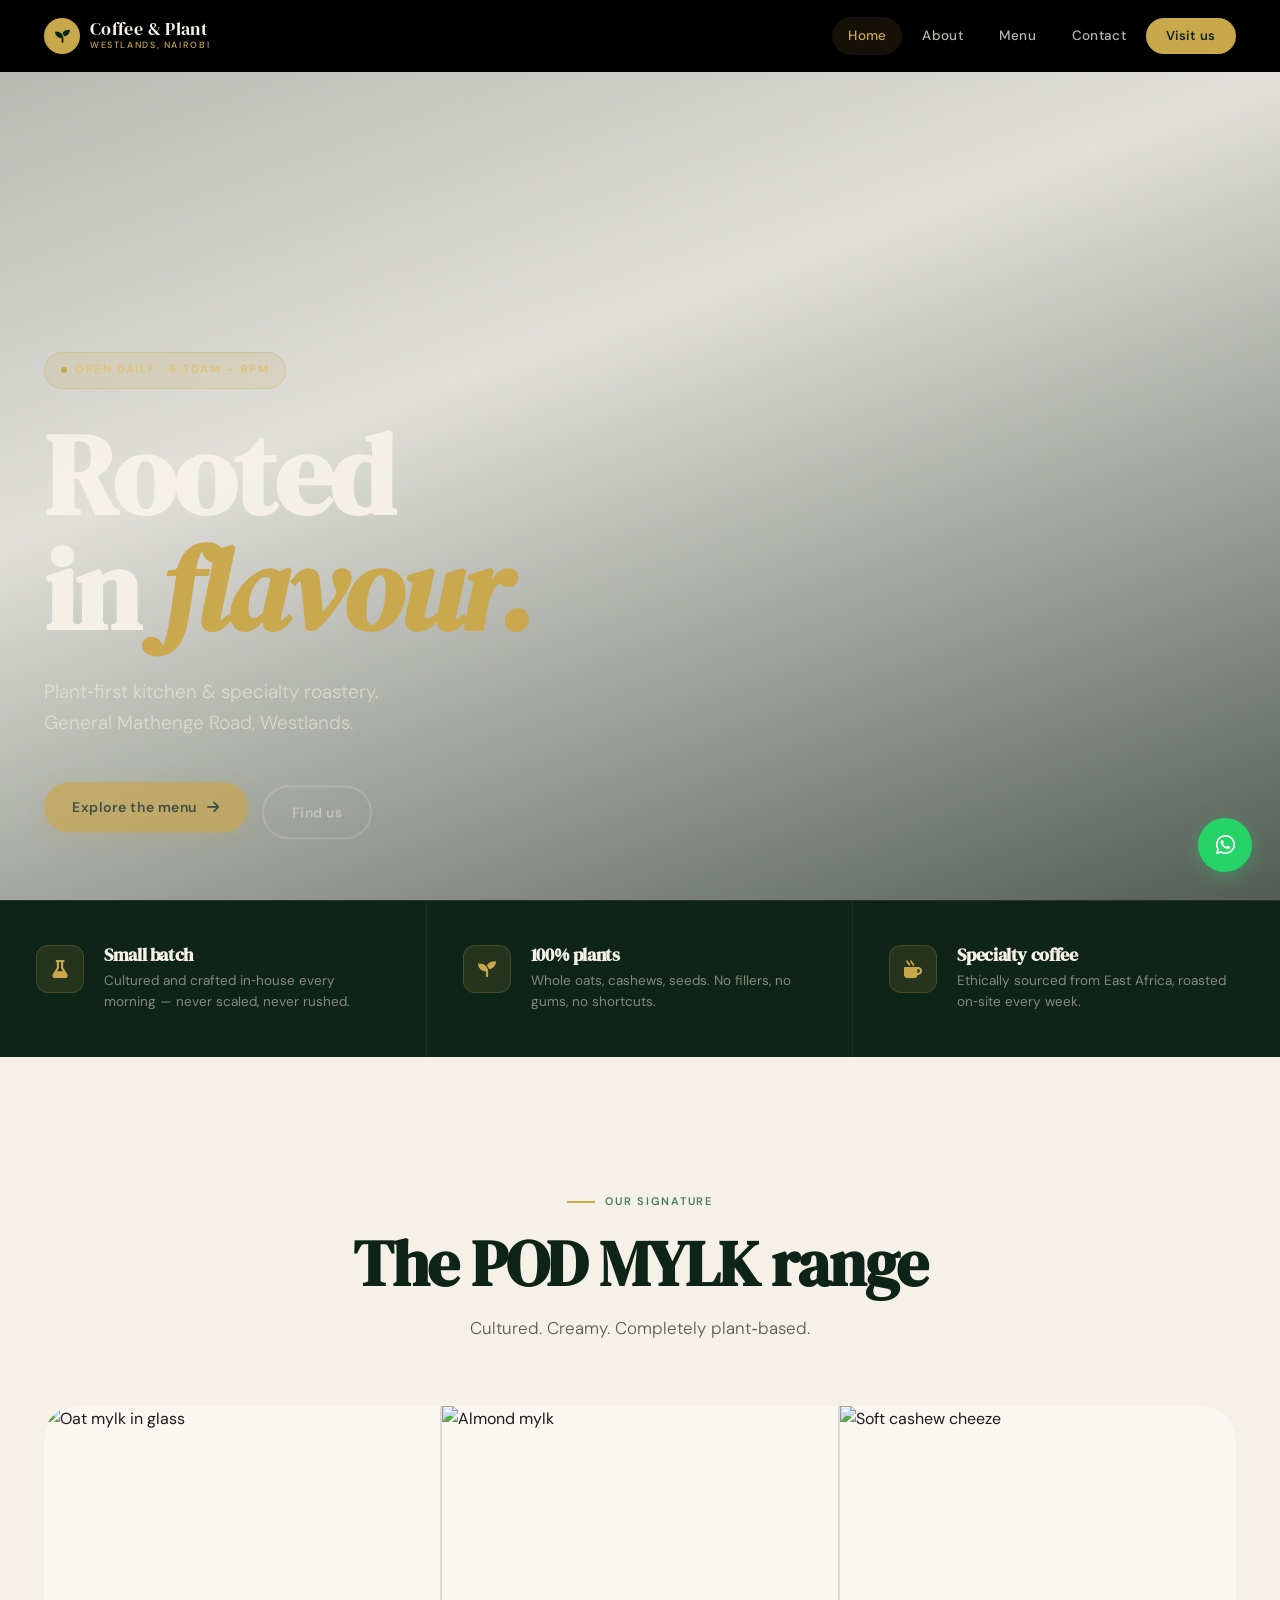
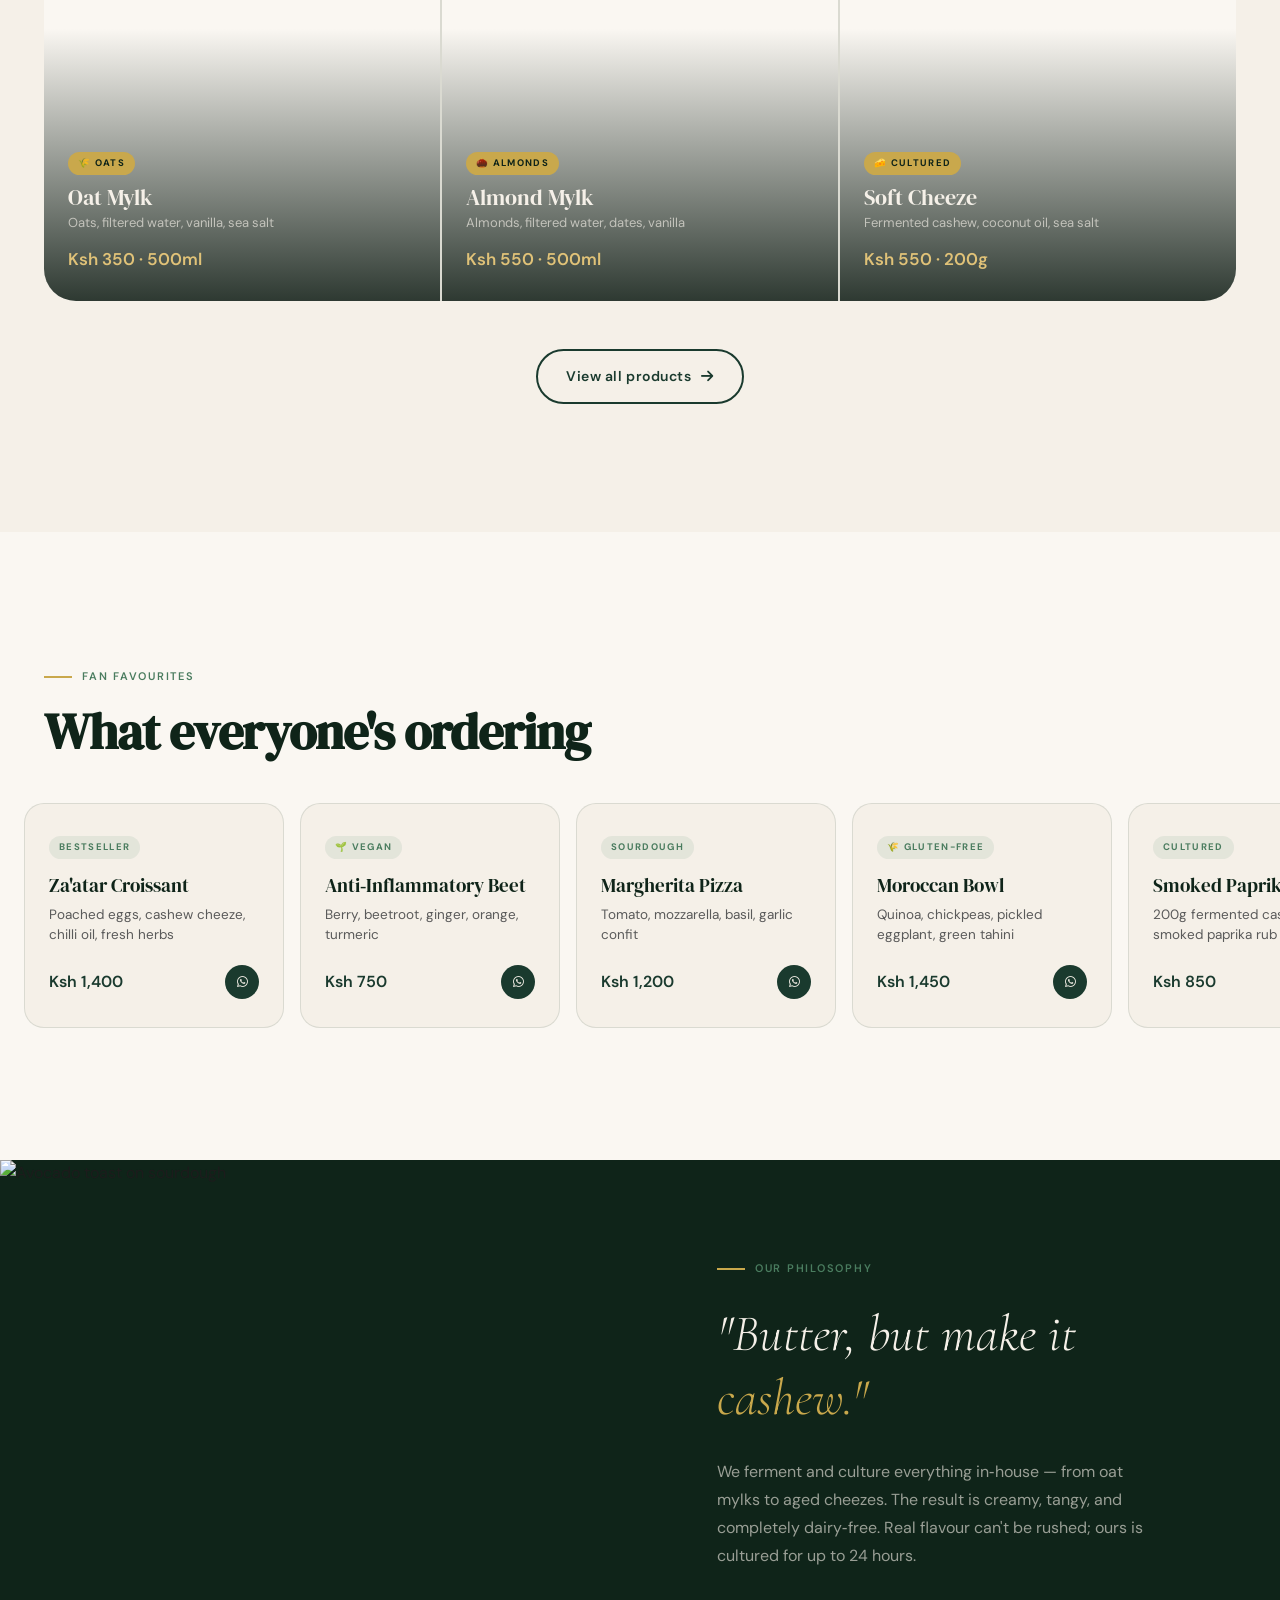
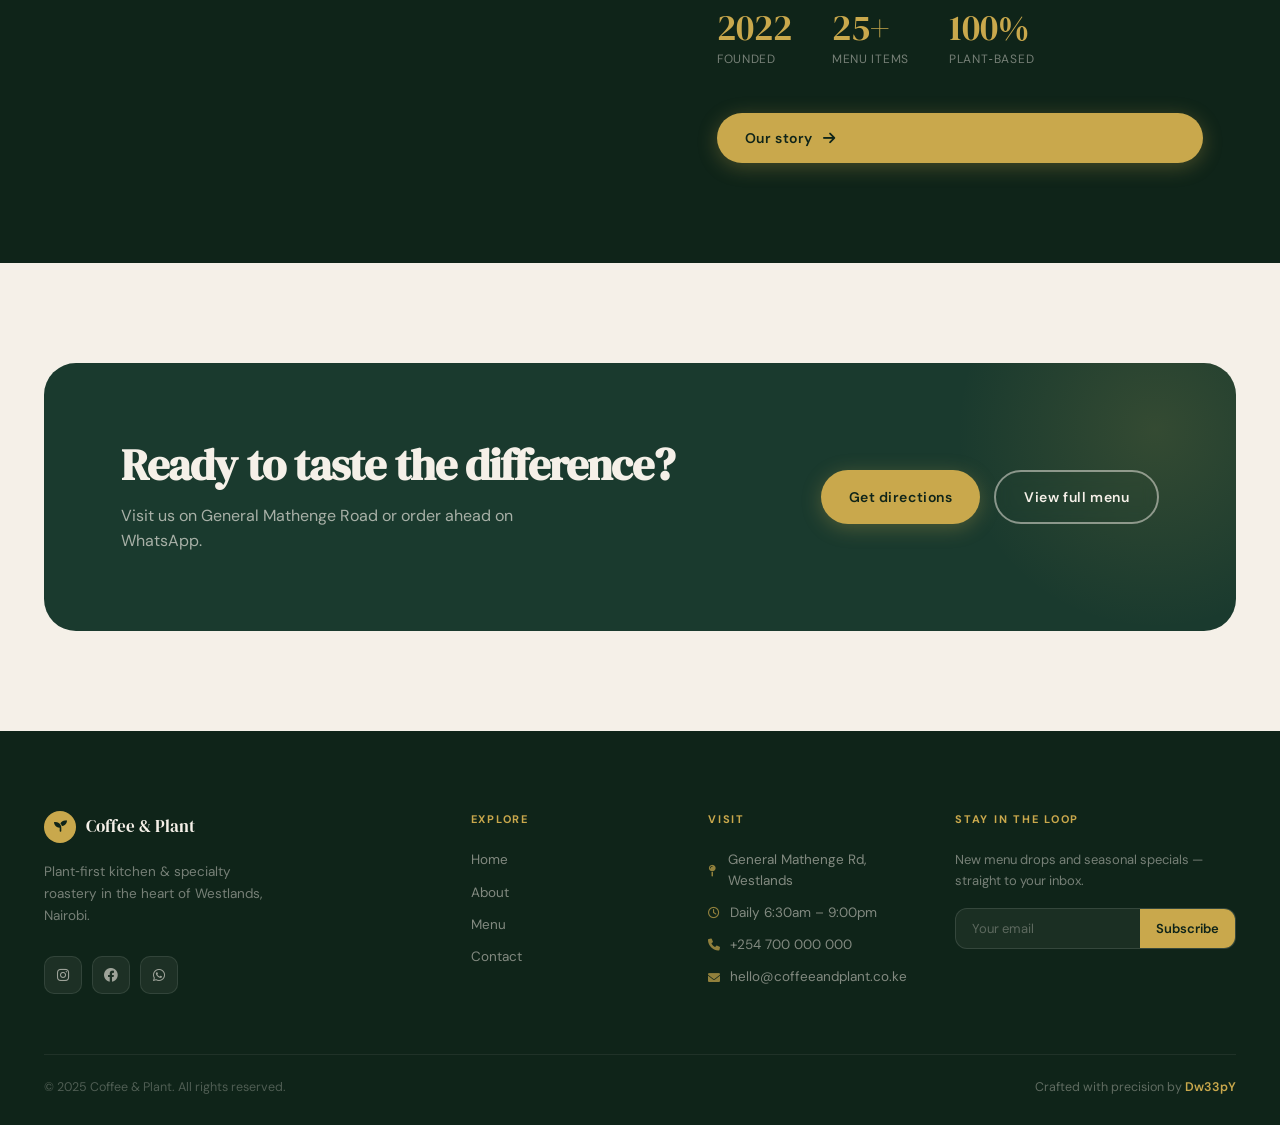
==== index.html @ b99a50ee "first commit" ====
<!-- index.html — Coffee & Plant · Nairobi -->
<!DOCTYPE html>
<html lang="en">
<head>
  <meta charset="UTF-8">
  <meta name="viewport" content="width=device-width, initial-scale=1.0, maximum-scale=1.0, user-scalable=yes, viewport-fit=cover">
  <title>Coffee & Plant · Plant‑first kitchen & roastery · Nairobi</title>
  <meta name="description" content="Award-winning plant-based café in Westlands, Nairobi. Handcrafted mylks, cultured cheezes, sourdough, specialty coffee — rooted in flavour.">
  <meta property="og:title" content="Coffee & Plant · Plant‑first Kitchen">
  <meta property="og:description" content="Bold, plant‑forward dishes. Zero compromise.">
  <meta property="og:image" content="https://images.pexels.com/photos/4054850/pexels-photo-4054850.jpeg">
  <meta name="theme-color" content="#0f2419">
  <link rel="stylesheet" href="css/styles.css">
  <link rel="stylesheet" href="https://cdnjs.cloudflare.com/ajax/libs/font-awesome/6.0.0-beta3/css/all.min.css">
  <script src="https://cdnjs.cloudflare.com/ajax/libs/gsap/3.12.2/gsap.min.js"></script>
  <script src="https://cdnjs.cloudflare.com/ajax/libs/gsap/3.12.2/ScrollTrigger.min.js"></script>
</head>
<body>

  <!-- PRELOADER -->
  <div id="preloader">
    <div class="preloader-inner">
      <div class="preloader-ring"></div>
      <div class="preloader-wordmark">Coffee & Plant</div>
      <div class="preloader-sub">Westlands · Nairobi</div>
    </div>
  </div>

  <!-- NAVBAR -->
  <header class="navbar" id="navbar">
    <div class="nav-container">
      <a href="index.html" class="logo">
        <div class="logo-mark"><i class="fas fa-seedling"></i></div>
        <div>
          <div class="logo-name">Coffee & Plant</div>
          <div class="logo-sub">Westlands, Nairobi</div>
        </div>
      </a>
      <nav class="desktop-nav">
        <a href="index.html" class="nav-link active">Home</a>
        <a href="about.html" class="nav-link">About</a>
        <a href="services.html" class="nav-link">Menu</a>
        <a href="contact.html" class="nav-link">Contact</a>
        <a href="contact.html" class="nav-cta">Visit us</a>
      </nav>
      <button class="mobile-menu-toggle" id="menuToggle" aria-label="Open menu">
        <span></span><span></span><span></span>
      </button>
    </div>
  </header>

  <!-- MOBILE MENU -->
  <div class="mobile-menu" id="mobileMenu">
    <div class="mobile-menu-backdrop"></div>
    <div class="mobile-menu-panel">
      <div class="mobile-menu-header">
        <div class="mobile-logo">Coffee <span>&</span> Plant</div>
        <button class="mobile-close" id="mobileClose"><i class="fas fa-times"></i></button>
      </div>
      <div class="mobile-menu-links">
        <a href="index.html" class="mobile-link">Home <i class="fas fa-arrow-right"></i></a>
        <a href="about.html" class="mobile-link">About <i class="fas fa-arrow-right"></i></a>
        <a href="services.html" class="mobile-link">Menu <i class="fas fa-arrow-right"></i></a>
        <a href="contact.html" class="mobile-link">Contact <i class="fas fa-arrow-right"></i></a>
      </div>
      <div class="mobile-menu-footer">
        <div class="mobile-footer-info">
          <p><i class="fas fa-map-pin"></i> General Mathenge Road, Westlands</p>
          <p><i class="far fa-clock"></i> Daily 6:30am – 9:00pm</p>
          <p><i class="fab fa-whatsapp"></i> +254 700 000 000</p>
        </div>
        <div class="mobile-social">
          <a href="#"><i class="fab fa-instagram"></i></a>
          <a href="#"><i class="fab fa-facebook"></i></a>
          <a href="#"><i class="fab fa-whatsapp"></i></a>
        </div>
      </div>
    </div>
  </div>

  <main>
    <!-- HERO -->
    <section class="hero-home">
      <div class="hero-bg">
        <img src="https://images.pexels.com/photos/4054850/pexels-photo-4054850.jpeg?auto=compress&cs=tinysrgb&w=1920&h=1080&dpr=2" alt="Plant-based latte with foam art" id="heroImg" loading="eager">
        <div class="hero-overlay"></div>
        <div class="hero-grain"></div>
      </div>
      <div class="hero-content container">
        <div class="hero-eyebrow">
          <span class="dot"></span>
          Open daily · 6:30am – 9pm
        </div>
        <h1 class="hero-title">
          Rooted<br>in <em class="gold-word">flavour.</em>
        </h1>
        <p class="hero-desc">Plant‑first kitchen & specialty roastery.<br>General Mathenge Road, Westlands.</p>
        <div class="hero-actions">
          <a href="services.html" class="btn btn-secondary">
            <span>Explore the menu</span>
            <i class="fas fa-arrow-right"></i>
          </a>
          <a href="contact.html" class="btn btn-outline-light">Find us</a>
        </div>
      </div>
      <div class="hero-scroll">
        <div class="scroll-track"></div>
        <span class="scroll-label">Scroll</span>
      </div>
    </section>

    <!-- FEATURES STRIP -->
    <section class="features-strip">
      <div class="features-inner">
        <div class="feature-item" data-anim>
          <div class="feature-icon-wrap"><i class="fas fa-flask"></i></div>
          <div class="feature-text">
            <h3>Small batch</h3>
            <p>Cultured and crafted in‑house every morning — never scaled, never rushed.</p>
          </div>
        </div>
        <div class="feature-item" data-anim>
          <div class="feature-icon-wrap"><i class="fas fa-seedling"></i></div>
          <div class="feature-text">
            <h3>100% plants</h3>
            <p>Whole oats, cashews, seeds. No fillers, no gums, no shortcuts.</p>
          </div>
        </div>
        <div class="feature-item" data-anim>
          <div class="feature-icon-wrap"><i class="fas fa-mug-hot"></i></div>
          <div class="feature-text">
            <h3>Specialty coffee</h3>
            <p>Ethically sourced from East Africa, roasted on‑site every week.</p>
          </div>
        </div>
      </div>
    </section>

    <!-- SIGNATURE / PODS SHOWCASE -->
    <section class="showcase-section section-pad">
      <div class="container">
        <div class="showcase-header">
          <span class="section-label">Our signature</span>
          <h2>The POD MYLK range</h2>
          <p>Cultured. Creamy. Completely plant‑based.</p>
        </div>
        <div class="pods-grid" id="podsGrid">
          <div class="pod-card" data-anim>
            <div class="pod-img">
              <img src="https://images.pexels.com/photos/3727257/pexels-photo-3727257.jpeg?auto=compress&cs=tinysrgb&w=600&h=750&dpr=2" alt="Oat mylk in glass" loading="lazy">
              <div class="pod-img-overlay"></div>
            </div>
            <div class="pod-content">
              <span class="pod-tag">🌾 Oats</span>
              <div class="pod-name">Oat Mylk</div>
              <div class="pod-desc">Oats, filtered water, vanilla, sea salt</div>
              <div class="pod-price">Ksh 350 · 500ml</div>
            </div>
          </div>
          <div class="pod-card" data-anim>
            <div class="pod-img">
              <img src="https://images.pexels.com/photos/5946720/pexels-photo-5946720.jpeg?auto=compress&cs=tinysrgb&w=600&h=750&dpr=2" alt="Almond mylk" loading="lazy">
              <div class="pod-img-overlay"></div>
            </div>
            <div class="pod-content">
              <span class="pod-tag">🌰 Almonds</span>
              <div class="pod-name">Almond Mylk</div>
              <div class="pod-desc">Almonds, filtered water, dates, vanilla</div>
              <div class="pod-price">Ksh 550 · 500ml</div>
            </div>
          </div>
          <div class="pod-card" data-anim>
            <div class="pod-img">
              <img src="https://images.pexels.com/photos/4109787/pexels-photo-4109787.jpeg?auto=compress&cs=tinysrgb&w=600&h=750&dpr=2" alt="Soft cashew cheeze" loading="lazy">
              <div class="pod-img-overlay"></div>
            </div>
            <div class="pod-content">
              <span class="pod-tag">🧀 Cultured</span>
              <div class="pod-name">Soft Cheeze</div>
              <div class="pod-desc">Fermented cashew, coconut oil, sea salt</div>
              <div class="pod-price">Ksh 550 · 200g</div>
            </div>
          </div>
        </div>
        <div style="text-align:center; margin-top:48px;">
          <a href="services.html" class="btn btn-outline">View all products <i class="fas fa-arrow-right"></i></a>
        </div>
      </div>
    </section>

    <!-- FAN FAVOURITES HORIZONTAL -->
    <section class="fan-section section-pad">
      <div class="section-header container">
        <span class="section-label">Fan favourites</span>
        <h2>What everyone's ordering</h2>
      </div>
      <div class="fan-scroll-wrap" id="fanScroll">
        <div class="fan-track" id="fanTrack">
          <div class="fan-card">
            <div class="fan-card-badge">Bestseller</div>
            <div class="fan-card-name">Za'atar Croissant</div>
            <div class="fan-card-desc">Poached eggs, cashew cheeze, chilli oil, fresh herbs</div>
            <div class="fan-card-footer">
              <span class="fan-card-price">Ksh 1,400</span>
              <a href="contact.html" class="fan-order-btn" title="Order"><i class="fab fa-whatsapp"></i></a>
            </div>
          </div>
          <div class="fan-card">
            <div class="fan-card-badge">🌱 Vegan</div>
            <div class="fan-card-name">Anti‑Inflammatory Beet</div>
            <div class="fan-card-desc">Berry, beetroot, ginger, orange, turmeric</div>
            <div class="fan-card-footer">
              <span class="fan-card-price">Ksh 750</span>
              <a href="contact.html" class="fan-order-btn"><i class="fab fa-whatsapp"></i></a>
            </div>
          </div>
          <div class="fan-card">
            <div class="fan-card-badge">Sourdough</div>
            <div class="fan-card-name">Margherita Pizza</div>
            <div class="fan-card-desc">Tomato, mozzarella, basil, garlic confit</div>
            <div class="fan-card-footer">
              <span class="fan-card-price">Ksh 1,200</span>
              <a href="contact.html" class="fan-order-btn"><i class="fab fa-whatsapp"></i></a>
            </div>
          </div>
          <div class="fan-card">
            <div class="fan-card-badge">🌾 Gluten-free</div>
            <div class="fan-card-name">Moroccan Bowl</div>
            <div class="fan-card-desc">Quinoa, chickpeas, pickled eggplant, green tahini</div>
            <div class="fan-card-footer">
              <span class="fan-card-price">Ksh 1,450</span>
              <a href="contact.html" class="fan-order-btn"><i class="fab fa-whatsapp"></i></a>
            </div>
          </div>
          <div class="fan-card">
            <div class="fan-card-badge">Cultured</div>
            <div class="fan-card-name">Smoked Paprika Cheeze</div>
            <div class="fan-card-desc">200g fermented cashew, smoked paprika rub</div>
            <div class="fan-card-footer">
              <span class="fan-card-price">Ksh 850</span>
              <a href="contact.html" class="fan-order-btn"><i class="fab fa-whatsapp"></i></a>
            </div>
          </div>
          <div class="fan-card">
            <div class="fan-card-badge">Breakfast</div>
            <div class="fan-card-name">Turkish Eggs</div>
            <div class="fan-card-desc">Pita, poached eggs, za'atar, herbed ricotta</div>
            <div class="fan-card-footer">
              <span class="fan-card-price">Ksh 1,400</span>
              <a href="contact.html" class="fan-order-btn"><i class="fab fa-whatsapp"></i></a>
            </div>
          </div>
        </div>
      </div>
    </section>

    <!-- STORY TEASER SPLIT -->
    <section class="story-teaser-section">
      <div class="story-split">
        <div class="story-image-col" data-anim>
          <img src="https://images.pexels.com/photos/4552985/pexels-photo-4552985.jpeg?auto=compress&cs=tinysrgb&w=900&h=900&dpr=2" alt="Avocado toast on sourdough" loading="lazy">
        </div>
        <div class="story-text-col">
          <span class="section-label">Our philosophy</span>
          <div class="story-quote" data-anim>
            "Butter, but make it <span>cashew."</span>
          </div>
          <p class="story-body" data-anim>
            We ferment and culture everything in‑house — from oat mylks to aged cheezes. The result is creamy, tangy, and completely dairy‑free. Real flavour can't be rushed; ours is cultured for up to 24 hours.
          </p>
          <div class="story-stats-row" data-anim>
            <div class="story-stat">
              <div class="story-stat-num">2022</div>
              <div class="story-stat-label">Founded</div>
            </div>
            <div class="story-stat">
              <div class="story-stat-num">25+</div>
              <div class="story-stat-label">Menu items</div>
            </div>
            <div class="story-stat">
              <div class="story-stat-num">100%</div>
              <div class="story-stat-label">Plant‑based</div>
            </div>
          </div>
          <a href="about.html" class="btn btn-secondary" data-anim>
            Our story <i class="fas fa-arrow-right"></i>
          </a>
        </div>
      </div>
    </section>

    <!-- CTA -->
    <section class="cta-section">
      <div class="container">
        <div class="cta-inner" data-anim>
          <div class="cta-text">
            <h3>Ready to taste the difference?</h3>
            <p>Visit us on General Mathenge Road or order ahead on WhatsApp.</p>
          </div>
          <div class="cta-actions">
            <a href="contact.html" class="btn btn-secondary">Get directions</a>
            <a href="services.html" class="btn btn-outline-light">View full menu</a>
          </div>
        </div>
      </div>
    </section>
  </main>

  <!-- FOOTER -->
  <footer class="footer">
    <div class="container">
      <div class="footer-top">
        <div class="footer-brand">
          <a href="index.html" class="footer-logo">
            <div class="footer-logo-mark"><i class="fas fa-seedling"></i></div>
            <span class="footer-logo-text">Coffee & Plant</span>
          </a>
          <p class="footer-tagline">Plant‑first kitchen & specialty roastery in the heart of Westlands, Nairobi.</p>
          <div class="footer-socials">
            <a href="#" aria-label="Instagram"><i class="fab fa-instagram"></i></a>
            <a href="#" aria-label="Facebook"><i class="fab fa-facebook"></i></a>
            <a href="#" aria-label="WhatsApp"><i class="fab fa-whatsapp"></i></a>
          </div>
        </div>
        <div class="footer-col">
          <h5>Explore</h5>
          <ul>
            <li><a href="index.html">Home</a></li>
            <li><a href="about.html">About</a></li>
            <li><a href="services.html">Menu</a></li>
            <li><a href="contact.html">Contact</a></li>
          </ul>
        </div>
        <div class="footer-col">
          <h5>Visit</h5>
          <ul>
            <li><i class="fas fa-map-pin"></i> General Mathenge Rd, Westlands</li>
            <li><i class="far fa-clock"></i> Daily 6:30am – 9:00pm</li>
            <li><i class="fas fa-phone"></i> +254 700 000 000</li>
            <li><i class="fas fa-envelope"></i> hello@coffeeandplant.co.ke</li>
          </ul>
        </div>
        <div class="footer-col">
          <h5>Stay in the loop</h5>
          <p style="font-size:13px; color:rgba(245,240,232,0.45); margin-bottom:16px; line-height:1.6;">New menu drops and seasonal specials — straight to your inbox.</p>
          <form class="newsletter-form" id="newsletterForm">
            <input type="email" placeholder="Your email" required aria-label="Email">
            <button type="submit">Subscribe</button>
          </form>
        </div>
      </div>
      <div class="footer-bottom">
        <p class="copyright">© 2025 Coffee & Plant. All rights reserved.</p>
        <p class="signature">Crafted with precision by <a href="https://dw33py.netlify.app" target="_blank" rel="noopener">Dw33pY</a></p>
      </div>
    </div>
  </footer>

  <!-- FLOATING BUTTONS -->
  <a href="#" class="wa-float" id="waFloat" aria-label="Chat on WhatsApp">
    <i class="fab fa-whatsapp"></i>
    <span class="wa-tooltip">Chat with us</span>
  </a>
  <button class="back-to-top" id="backToTop" aria-label="Back to top">
    <i class="fas fa-arrow-up"></i>
  </button>

  <script src="js/script.js"></script>
</body>
</html>
---- css/styles.css ----
/* ============================================================
   Coffee & Plant — Premium CSS
   Design system: Warm organic luxury | Awwwards-level
   ============================================================ */

/* ── Google Fonts ── */
@import url('https://fonts.googleapis.com/css2?family=DM+Serif+Display:ital@0;1&family=DM+Sans:opsz,wght@9..40,300;9..40,400;9..40,500;9..40,600&family=Cormorant+Garamond:ital,wght@0,300;0,500;1,300;1,400&display=swap');

/* ── CSS Variables ── */
:root {
  --forest: #1a3a2e;
  --forest-deep: #0f2419;
  --forest-mid: #234d3c;
  --sage: #4a7c5f;
  --sage-light: #6a9c7e;
  --cream: #f5f0e8;
  --cream-dark: #ede5d4;
  --cream-mid: #e8dcc8;
  --warm-white: #faf7f2;
  --gold: #c9a84c;
  --gold-light: #e0c278;
  --gold-pale: #f0dfa8;
  --charcoal: #1c1c1c;
  --mid-gray: #5a5a5a;
  --light-gray: #9a9a9a;
  --border: rgba(26,58,46,0.12);
  --border-light: rgba(201,168,76,0.2);

  --nav-h: 72px;
  --r-sm: 12px;
  --r-md: 20px;
  --r-lg: 32px;
  --r-full: 999px;

  --shadow-sm: 0 2px 12px rgba(26,58,46,0.08);
  --shadow-md: 0 8px 32px rgba(26,58,46,0.12);
  --shadow-lg: 0 20px 60px rgba(26,58,46,0.16);
  --shadow-xl: 0 40px 100px rgba(26,58,46,0.2);

  --ease-smooth: cubic-bezier(0.25, 0.46, 0.45, 0.94);
  --ease-out: cubic-bezier(0.16, 1, 0.3, 1);
  --ease-spring: cubic-bezier(0.34, 1.56, 0.64, 1);
}

/* ── Reset & Base ── */
*, *::before, *::after { box-sizing: border-box; margin: 0; padding: 0; }

html {
  font-size: 16px;
  scroll-behavior: smooth;
  overflow-x: hidden;
}

body {
  font-family: 'DM Sans', system-ui, sans-serif;
  font-weight: 400;
  background: var(--warm-white);
  color: var(--charcoal);
  line-height: 1.6;
  overflow-x: hidden;
  max-width: 100vw;
}

img, video { max-width: 100%; display: block; }
a { text-decoration: none; color: inherit; }
ul { list-style: none; }
button { cursor: pointer; border: none; background: none; font-family: inherit; }

/* ── Typography ── */
h1, h2, h3, h4 {
  font-family: 'DM Serif Display', Georgia, serif;
  line-height: 1.1;
  letter-spacing: -0.02em;
}

.serif-italic {
  font-family: 'Cormorant Garamond', Georgia, serif;
  font-style: italic;
  font-weight: 300;
}

/* ── Container ── */
.container {
  width: 100%;
  max-width: 1240px;
  margin: 0 auto;
  padding: 0 24px;
}

/* ── Section Labels ── */
.section-label {
  display: inline-flex;
  align-items: center;
  gap: 10px;
  font-size: 11px;
  font-weight: 600;
  letter-spacing: 0.16em;
  text-transform: uppercase;
  color: var(--sage);
  margin-bottom: 18px;
}
.section-label::before {
  content: '';
  display: block;
  width: 28px;
  height: 1.5px;
  background: var(--gold);
  flex-shrink: 0;
}

/* ── Buttons ── */
.btn {
  display: inline-flex;
  align-items: center;
  gap: 10px;
  padding: 14px 28px;
  font-family: 'DM Sans', sans-serif;
  font-size: 14px;
  font-weight: 600;
  letter-spacing: 0.04em;
  border-radius: var(--r-full);
  transition: all 0.35s var(--ease-smooth);
  white-space: nowrap;
}
.btn i { transition: transform 0.3s var(--ease-spring); }
.btn:hover i { transform: translateX(4px); }

.btn-primary {
  background: var(--forest);
  color: var(--cream);
  box-shadow: 0 4px 20px rgba(26,58,46,0.25);
}
.btn-primary:hover {
  background: var(--forest-mid);
  transform: translateY(-2px);
  box-shadow: 0 8px 28px rgba(26,58,46,0.35);
}

.btn-secondary {
  background: var(--gold);
  color: var(--forest-deep);
  box-shadow: 0 4px 20px rgba(201,168,76,0.3);
}
.btn-secondary:hover {
  background: var(--gold-light);
  transform: translateY(-2px);
  box-shadow: 0 8px 28px rgba(201,168,76,0.4);
}

.btn-outline {
  background: transparent;
  color: var(--forest);
  border: 2px solid var(--forest);
}
.btn-outline:hover {
  background: var(--forest);
  color: var(--cream);
  transform: translateY(-2px);
}

.btn-outline-light {
  background: transparent;
  color: var(--cream);
  border: 2px solid rgba(245,240,232,0.5);
  backdrop-filter: blur(8px);
}
.btn-outline-light:hover {
  background: rgba(245,240,232,0.15);
  border-color: var(--cream);
  transform: translateY(-2px);
}

.btn-outline-dark {
  background: transparent;
  color: var(--forest);
  border: 2px solid var(--border);
}
.btn-outline-dark:hover {
  background: var(--forest);
  color: var(--cream);
  border-color: var(--forest);
}

.btn-block { width: 100%; justify-content: center; }

/* ── Preloader ── */
#preloader {
  position: fixed;
  inset: 0;
  z-index: 9999;
  background: var(--forest-deep);
  display: flex;
  align-items: center;
  justify-content: center;
  flex-direction: column;
  gap: 20px;
}

.preloader-inner {
  display: flex;
  flex-direction: column;
  align-items: center;
  gap: 24px;
}

.preloader-ring {
  width: 56px;
  height: 56px;
  border-radius: 50%;
  border: 2px solid rgba(201,168,76,0.2);
  border-top-color: var(--gold);
  animation: spin 1.2s linear infinite;
}
@keyframes spin { to { transform: rotate(360deg); } }

.preloader-wordmark {
  font-family: 'DM Serif Display', serif;
  font-size: 22px;
  color: var(--cream);
  letter-spacing: 0.1em;
  opacity: 0;
  animation: fadeIn 0.8s 0.3s forwards;
}
.preloader-sub {
  font-size: 11px;
  letter-spacing: 0.2em;
  text-transform: uppercase;
  color: var(--gold);
  opacity: 0;
  animation: fadeIn 0.8s 0.6s forwards;
}

@keyframes fadeIn { to { opacity: 1; } }

/* ── Navbar ── */
.navbar {
  background-color: #000000;
  position: fixed;
  top: 0;
  left: 0;
  right: 0;
  z-index: 1000;
  height: var(--nav-h);
  transition: all 0.4s var(--ease-smooth);
}

.navbar.scrolled {
  background: rgba(15,36,25,0.96);
  backdrop-filter: blur(20px);
  -webkit-backdrop-filter: blur(20px);
  box-shadow: 0 1px 0 rgba(201,168,76,0.15), var(--shadow-md);
}

.nav-container {
  max-width: 1240px;
  margin: 0 auto;
  padding: 0 24px;
  height: 100%;
  display: flex;
  align-items: center;
  justify-content: space-between;
}

.logo {
  display: flex;
  align-items: center;
  gap: 10px;
  text-decoration: none;
}
.logo-mark {
  width: 36px;
  height: 36px;
  background: var(--gold);
  border-radius: 50%;
  display: flex;
  align-items: center;
  justify-content: center;
  color: var(--forest-deep);
  font-size: 15px;
  flex-shrink: 0;
}
.logo-name {
  font-family: 'DM Serif Display', serif;
  font-size: 18px;
  color: var(--cream);
  letter-spacing: 0.02em;
  line-height: 1;
}
.logo-sub {
  font-size: 9px;
  letter-spacing: 0.18em;
  text-transform: uppercase;
  color: var(--gold);
  font-weight: 500;
}

.desktop-nav {
  display: flex;
  align-items: center;
  gap: 4px;
}

.nav-link {
  font-size: 13.5px;
  font-weight: 500;
  color: rgba(245,240,232,0.75);
  padding: 8px 16px;
  border-radius: var(--r-full);
  transition: all 0.25s;
  letter-spacing: 0.02em;
  position: relative;
}
.nav-link:hover {
  color: var(--cream);
  background: rgba(245,240,232,0.08);
}
.nav-link.active {
  color: var(--gold);
  background: rgba(201,168,76,0.1);
}

.nav-cta {
  background: var(--gold);
  color: var(--forest-deep) !important;
  font-weight: 600;
  padding: 8px 20px;
  border-radius: var(--r-full);
  font-size: 13px;
  letter-spacing: 0.04em;
  transition: all 0.25s;
}
.nav-cta:hover {
  background: var(--gold-light);
  transform: translateY(-1px);
  box-shadow: 0 4px 16px rgba(201,168,76,0.35);
}

/* ── Hamburger ── */
.mobile-menu-toggle {
  display: none;
  width: 40px;
  height: 40px;
  align-items: center;
  justify-content: center;
  flex-direction: column;
  gap: 5px;
  background: rgba(245,240,232,0.08);
  border-radius: 10px;
  border: 1px solid rgba(245,240,232,0.12);
}
.mobile-menu-toggle span {
  width: 20px;
  height: 1.5px;
  background: var(--cream);
  border-radius: 2px;
  transition: all 0.35s var(--ease-smooth);
  transform-origin: center;
}
.mobile-menu-toggle.active span:nth-child(1) { transform: translateY(6.5px) rotate(45deg); }
.mobile-menu-toggle.active span:nth-child(2) { opacity: 0; transform: scaleX(0); }
.mobile-menu-toggle.active span:nth-child(3) { transform: translateY(-6.5px) rotate(-45deg); }

/* ── Mobile Menu ── */
.mobile-menu {
  position: fixed;
  inset: 0;
  z-index: 999;
  pointer-events: none;
}
.mobile-menu.active { pointer-events: all; }

.mobile-menu-backdrop {
  position: absolute;
  inset: 0;
  background: rgba(10,20,15,0.7);
  backdrop-filter: blur(4px);
  opacity: 0;
  transition: opacity 0.4s var(--ease-smooth);
}
.mobile-menu.active .mobile-menu-backdrop { opacity: 1; }

.mobile-menu-panel {
  position: absolute;
  top: 0;
  right: 0;
  bottom: 0;
  width: min(360px, 88vw);
  background: var(--forest-deep);
  transform: translateX(100%);
  transition: transform 0.45s var(--ease-out);
  display: flex;
  flex-direction: column;
  overflow: hidden;
}
.mobile-menu.active .mobile-menu-panel { transform: translateX(0); }

/* top gold accent */
.mobile-menu-panel::before {
  content: '';
  display: block;
  height: 3px;
  background: linear-gradient(90deg, var(--gold), var(--sage-light));
}

.mobile-menu-header {
  display: flex;
  align-items: center;
  justify-content: space-between;
  padding: 20px 28px;
  border-bottom: 1px solid rgba(201,168,76,0.12);
}
.mobile-logo {
  font-family: 'DM Serif Display', serif;
  font-size: 20px;
  color: var(--cream);
}
.mobile-logo span {
  color: var(--gold);
  font-style: italic;
}
.mobile-close {
  width: 36px;
  height: 36px;
  display: flex;
  align-items: center;
  justify-content: center;
  background: rgba(245,240,232,0.06);
  border-radius: 8px;
  color: var(--cream);
  font-size: 14px;
  transition: background 0.2s;
}
.mobile-close:hover { background: rgba(245,240,232,0.12); }

.mobile-menu-links {
  flex: 1;
  padding: 20px 0;
  display: flex;
  flex-direction: column;
}
.mobile-link {
  display: flex;
  align-items: center;
  justify-content: space-between;
  padding: 16px 28px;
  font-size: 22px;
  font-family: 'DM Serif Display', serif;
  color: rgba(245,240,232,0.65);
  border-bottom: 1px solid rgba(245,240,232,0.04);
  transition: all 0.2s;
}
.mobile-link:hover {
  color: var(--gold);
  padding-left: 36px;
}
.mobile-link i { font-size: 14px; opacity: 0.4; }

.mobile-menu-footer {
  padding: 24px 28px 40px;
  border-top: 1px solid rgba(245,240,232,0.06);
}
.mobile-footer-info {
  display: flex;
  flex-direction: column;
  gap: 8px;
  margin-bottom: 20px;
}
.mobile-footer-info p {
  font-size: 13px;
  color: rgba(245,240,232,0.5);
  display: flex;
  align-items: center;
  gap: 8px;
}
.mobile-footer-info i { color: var(--gold); width: 14px; }
.mobile-social {
  display: flex;
  gap: 10px;
}
.mobile-social a {
  width: 38px;
  height: 38px;
  border-radius: 10px;
  background: rgba(245,240,232,0.06);
  border: 1px solid rgba(245,240,232,0.1);
  display: flex;
  align-items: center;
  justify-content: center;
  color: var(--cream);
  font-size: 14px;
  transition: all 0.2s;
}
.mobile-social a:hover {
  background: var(--gold);
  color: var(--forest-deep);
  border-color: var(--gold);
}

body.menu-open { overflow: hidden; }

/* ── Hero Home ── */
.hero-home {
  position: relative;
  height: 100svh;
  min-height: 620px;
  display: flex;
  align-items: flex-end;
  overflow: hidden;
}

.hero-bg {
  position: absolute;
  inset: 0;
}
.hero-bg img {
  width: 100%;
  height: 100%;
  object-fit: cover;
  transform-origin: center;
}
.hero-overlay {
  position: absolute;
  inset: 0;
  background: linear-gradient(
    160deg,
    rgba(10,24,16,0.3) 0%,
    rgba(10,24,16,0.1) 40%,
    rgba(10,24,16,0.7) 100%
  );
}
/* grain texture */
.hero-grain {
  position: absolute;
  inset: 0;
  opacity: 0.04;
  background-image: url("data:image/svg+xml,%3Csvg viewBox='0 0 256 256' xmlns='http://www.w3.org/2000/svg'%3E%3Cfilter id='noise'%3E%3CfeTurbulence type='fractalNoise' baseFrequency='0.9' numOctaves='4' stitchTiles='stitch'/%3E%3C/filter%3E%3Crect width='100%25' height='100%25' filter='url(%23noise)' opacity='1'/%3E%3C/svg%3E");
  background-size: 200px;
  pointer-events: none;
}

.hero-content {
  position: relative;
  z-index: 2;
  padding-bottom: clamp(60px, 8vh, 100px);
  width: 100%;
}

.hero-eyebrow {
  display: inline-flex;
  align-items: center;
  gap: 8px;
  background: rgba(201,168,76,0.15);
  border: 1px solid rgba(201,168,76,0.3);
  backdrop-filter: blur(8px);
  color: var(--gold-light);
  font-size: 11.5px;
  font-weight: 600;
  letter-spacing: 0.14em;
  text-transform: uppercase;
  padding: 8px 16px;
  border-radius: var(--r-full);
  margin-bottom: 28px;
}
.hero-eyebrow .dot {
  width: 6px;
  height: 6px;
  background: var(--gold);
  border-radius: 50%;
  animation: pulse 2s ease-in-out infinite;
}
@keyframes pulse {
  0%, 100% { opacity: 1; transform: scale(1); }
  50% { opacity: 0.5; transform: scale(0.8); }
}

.hero-title {
  font-size: clamp(52px, 9vw, 120px);
  color: var(--cream);
  line-height: 1.0;
  margin-bottom: 24px;
  max-width: 900px;
}
.hero-title .gold-word { color: var(--gold); font-style: italic; }

.hero-desc {
  font-size: clamp(16px, 2vw, 19px);
  color: rgba(245,240,232,0.7);
  max-width: 480px;
  line-height: 1.65;
  margin-bottom: 40px;
  font-weight: 300;
}

.hero-actions {
  display: flex;
  flex-wrap: wrap;
  gap: 14px;
  align-items: center;
}

.hero-scroll {
  position: absolute;
  bottom: 36px;
  right: 40px;
  display: flex;
  flex-direction: column;
  align-items: center;
  gap: 8px;
  z-index: 3;
}
.scroll-label {
  font-size: 10px;
  letter-spacing: 0.2em;
  text-transform: uppercase;
  color: rgba(245,240,232,0.45);
  writing-mode: vertical-rl;
}
.scroll-track {
  width: 1px;
  height: 60px;
  background: rgba(245,240,232,0.15);
  position: relative;
  overflow: hidden;
}
.scroll-track::after {
  content: '';
  position: absolute;
  top: -100%;
  left: 0;
  width: 100%;
  height: 100%;
  background: var(--gold);
  animation: scrollDown 2s ease-in-out infinite;
}
@keyframes scrollDown { to { top: 200%; } }

/* ── Features Strip ── */
.features-strip {
  background: var(--forest-deep);
  padding: 0;
  overflow: hidden;
}
.features-inner {
  display: grid;
  grid-template-columns: repeat(3, 1fr);
  border-top: 1px solid rgba(201,168,76,0.12);
}
.feature-item {
  padding: 44px 36px;
  border-right: 1px solid rgba(201,168,76,0.08);
  display: flex;
  align-items: flex-start;
  gap: 20px;
  transition: background 0.3s;
}
.feature-item:last-child { border-right: none; }
.feature-item:hover { background: rgba(201,168,76,0.04); }

.feature-icon-wrap {
  width: 48px;
  height: 48px;
  background: rgba(201,168,76,0.12);
  border: 1px solid rgba(201,168,76,0.2);
  border-radius: 12px;
  display: flex;
  align-items: center;
  justify-content: center;
  color: var(--gold);
  font-size: 18px;
  flex-shrink: 0;
  transition: all 0.3s;
}
.feature-item:hover .feature-icon-wrap {
  background: var(--gold);
  color: var(--forest-deep);
  transform: rotate(-5deg);
}

.feature-text h3 {
  font-family: 'DM Serif Display', serif;
  font-size: 18px;
  color: var(--cream);
  margin-bottom: 6px;
}
.feature-text p {
  font-size: 13.5px;
  color: rgba(245,240,232,0.5);
  line-height: 1.55;
}

/* ── Section common ── */
.section-pad { padding: clamp(80px, 10vw, 140px) 0; }

/* ── Signature / Showcase Section ── */
.showcase-section {
  background: var(--cream);
}

.showcase-header {
  text-align: center;
  margin-bottom: 64px;
}
.showcase-header h2 {
  font-size: clamp(36px, 5vw, 64px);
  color: var(--forest-deep);
  margin-bottom: 16px;
}
.showcase-header p {
  font-size: 17px;
  color: var(--mid-gray);
  font-weight: 300;
}

.pods-grid {
  display: grid;
  grid-template-columns: repeat(3, 1fr);
  gap: 2px;
  background: var(--border);
  border-radius: var(--r-lg);
  overflow: hidden;
}

.pod-card {
  background: var(--warm-white);
  position: relative;
  overflow: hidden;
  cursor: pointer;
  aspect-ratio: 4/5;
}
.pod-card:hover .pod-img img {
  transform: scale(1.06);
}
.pod-img {
  position: absolute;
  inset: 0;
  overflow: hidden;
}
.pod-img img {
  width: 100%;
  height: 100%;
  object-fit: cover;
  transition: transform 0.7s var(--ease-smooth);
}
.pod-img-overlay {
  position: absolute;
  inset: 0;
  background: linear-gradient(to top, rgba(10,24,16,0.85) 0%, transparent 55%);
}

.pod-content {
  position: absolute;
  bottom: 0;
  left: 0;
  right: 0;
  padding: 28px 24px;
  z-index: 2;
}
.pod-tag {
  display: inline-block;
  background: var(--gold);
  color: var(--forest-deep);
  font-size: 9.5px;
  font-weight: 700;
  letter-spacing: 0.14em;
  text-transform: uppercase;
  padding: 4px 10px;
  border-radius: var(--r-full);
  margin-bottom: 10px;
}
.pod-name {
  font-family: 'DM Serif Display', serif;
  font-size: 22px;
  color: var(--cream);
  margin-bottom: 4px;
  line-height: 1.1;
}
.pod-desc {
  font-size: 13px;
  color: rgba(245,240,232,0.65);
  margin-bottom: 12px;
}
.pod-price {
  font-size: 17px;
  font-weight: 600;
  color: var(--gold-light);
}

/* ── Horizontal Scroll / Fan Favs ── */
.fan-section {
  background: var(--warm-white);
  overflow: hidden;
}

.fan-section .section-header {
  padding: 0 24px;
  max-width: 1240px;
  margin: 0 auto 40px;
}
.fan-section h2 {
  font-size: clamp(32px, 4.5vw, 56px);
  color: var(--forest-deep);
}

.fan-scroll-wrap {
  overflow-x: auto;
  cursor: grab;
  -webkit-overflow-scrolling: touch;
  scrollbar-width: none;
}
.fan-scroll-wrap::-webkit-scrollbar { display: none; }
.fan-scroll-wrap.dragging { cursor: grabbing; }

.fan-track {
  display: flex;
  gap: 16px;
  padding: 4px 24px 4px;
  width: max-content;
}
/* pad for last item */
.fan-track::after {
  content: '';
  display: block;
  width: 8px;
  flex-shrink: 0;
}

.fan-card {
  width: 260px;
  background: var(--cream);
  border-radius: var(--r-md);
  padding: 28px 24px;
  border: 1px solid var(--border);
  flex-shrink: 0;
  transition: transform 0.3s var(--ease-spring), box-shadow 0.3s;
  position: relative;
  overflow: hidden;
}
.fan-card::before {
  content: '';
  position: absolute;
  top: 0;
  left: 0;
  right: 0;
  height: 3px;
  background: linear-gradient(90deg, var(--gold), transparent);
  opacity: 0;
  transition: opacity 0.3s;
}
.fan-card:hover { transform: translateY(-6px); box-shadow: var(--shadow-lg); }
.fan-card:hover::before { opacity: 1; }

.fan-card-badge {
  display: inline-block;
  font-size: 9.5px;
  font-weight: 700;
  letter-spacing: 0.14em;
  text-transform: uppercase;
  color: var(--sage);
  background: rgba(74,124,95,0.1);
  padding: 4px 10px;
  border-radius: var(--r-full);
  margin-bottom: 16px;
}
.fan-card-name {
  font-family: 'DM Serif Display', serif;
  font-size: 19px;
  color: var(--forest-deep);
  margin-bottom: 8px;
  line-height: 1.15;
}
.fan-card-desc {
  font-size: 13.5px;
  color: var(--mid-gray);
  margin-bottom: 20px;
  line-height: 1.5;
}
.fan-card-footer {
  display: flex;
  align-items: center;
  justify-content: space-between;
}
.fan-card-price {
  font-size: 16px;
  font-weight: 600;
  color: var(--forest);
}
.fan-order-btn {
  width: 34px;
  height: 34px;
  border-radius: 50%;
  background: var(--forest);
  color: var(--cream);
  display: flex;
  align-items: center;
  justify-content: center;
  font-size: 12px;
  transition: all 0.25s;
  flex-shrink: 0;
}
.fan-order-btn:hover {
  background: var(--gold);
  color: var(--forest-deep);
  transform: scale(1.1);
}

/* ── Story Teaser ── */
.story-teaser-section {
  background: var(--forest-deep);
  overflow: hidden;
}

.story-split {
  display: grid;
  grid-template-columns: 1fr 1fr;
  min-height: 600px;
}

.story-image-col {
  position: relative;
  overflow: hidden;
}
.story-image-col img {
  width: 100%;
  height: 100%;
  object-fit: cover;
}
.story-image-col::after {
  content: '';
  position: absolute;
  inset: 0;
  background: linear-gradient(90deg, transparent 60%, var(--forest-deep));
}

.story-text-col {
  padding: clamp(60px, 8vw, 100px) clamp(40px, 6vw, 80px);
  display: flex;
  flex-direction: column;
  justify-content: center;
}
.story-text-col .section-label { margin-bottom: 24px; }

.story-quote {
  font-family: 'Cormorant Garamond', Georgia, serif;
  font-size: clamp(32px, 4vw, 52px);
  font-style: italic;
  font-weight: 300;
  color: var(--cream);
  line-height: 1.25;
  margin-bottom: 28px;
}
.story-quote span { color: var(--gold); }

.story-body {
  font-size: 16px;
  color: rgba(245,240,232,0.6);
  line-height: 1.75;
  margin-bottom: 40px;
  max-width: 440px;
}

.story-stats-row {
  display: flex;
  gap: 40px;
  margin-bottom: 44px;
}
.story-stat {
  display: flex;
  flex-direction: column;
  gap: 4px;
}
.story-stat-num {
  font-family: 'DM Serif Display', serif;
  font-size: 36px;
  color: var(--gold);
  line-height: 1;
}
.story-stat-label {
  font-size: 12px;
  color: rgba(245,240,232,0.45);
  letter-spacing: 0.06em;
  text-transform: uppercase;
}

/* ── CTA Section ── */
.cta-section {
  background: var(--cream);
  padding: clamp(60px, 8vw, 100px) 0;
}

.cta-inner {
  background: var(--forest);
  border-radius: var(--r-lg);
  padding: clamp(48px, 6vw, 80px);
  display: flex;
  align-items: center;
  justify-content: space-between;
  gap: 40px;
  position: relative;
  overflow: hidden;
}
.cta-inner::before {
  content: '';
  position: absolute;
  top: -50%;
  right: -10%;
  width: 400px;
  height: 400px;
  background: radial-gradient(circle, rgba(201,168,76,0.15) 0%, transparent 70%);
  pointer-events: none;
}

.cta-text h3 {
  font-size: clamp(28px, 3.5vw, 44px);
  color: var(--cream);
  margin-bottom: 12px;
  line-height: 1.15;
}
.cta-text p {
  font-size: 16px;
  color: rgba(245,240,232,0.65);
  max-width: 400px;
}

.cta-actions {
  display: flex;
  gap: 14px;
  flex-shrink: 0;
  flex-wrap: wrap;
}

/* ── Footer ── */
.footer {
  background: var(--forest-deep);
  padding-top: 80px;
}

.footer-top {
  display: grid;
  grid-template-columns: 2fr 1fr 1fr 1.4fr;
  gap: 48px;
  padding-bottom: 60px;
  border-bottom: 1px solid rgba(245,240,232,0.07);
}

.footer-brand .footer-logo {
  display: flex;
  align-items: center;
  gap: 10px;
  margin-bottom: 18px;
}
.footer-logo-mark {
  width: 32px;
  height: 32px;
  background: var(--gold);
  border-radius: 50%;
  display: flex;
  align-items: center;
  justify-content: center;
  color: var(--forest-deep);
  font-size: 13px;
}
.footer-logo-text {
  font-family: 'DM Serif Display', serif;
  font-size: 17px;
  color: var(--cream);
}

.footer-tagline {
  font-size: 13.5px;
  color: rgba(245,240,232,0.45);
  line-height: 1.65;
  max-width: 220px;
  margin-bottom: 28px;
}

.footer-socials {
  display: flex;
  gap: 10px;
}
.footer-socials a {
  width: 38px;
  height: 38px;
  border-radius: 10px;
  background: rgba(245,240,232,0.06);
  border: 1px solid rgba(245,240,232,0.1);
  display: flex;
  align-items: center;
  justify-content: center;
  color: rgba(245,240,232,0.6);
  font-size: 14px;
  transition: all 0.25s;
}
.footer-socials a:hover {
  background: var(--gold);
  color: var(--forest-deep);
  border-color: var(--gold);
  transform: translateY(-2px);
}

.footer-col h5 {
  font-family: 'DM Sans', sans-serif;
  font-size: 11px;
  font-weight: 700;
  letter-spacing: 0.16em;
  text-transform: uppercase;
  color: var(--gold);
  margin-bottom: 22px;
}
.footer-col ul { display: flex; flex-direction: column; gap: 12px; }
.footer-col ul li {
  font-size: 13.5px;
  color: rgba(245,240,232,0.5);
  display: flex;
  align-items: center;
  gap: 8px;
  line-height: 1.5;
}
.footer-col ul li i { width: 14px; color: var(--gold); opacity: 0.7; font-size: 12px; }
.footer-col a {
  color: rgba(245,240,232,0.5);
  transition: color 0.2s;
}
.footer-col a:hover { color: var(--gold); }

.newsletter-form {
  display: flex;
  margin-top: 4px;
  border-radius: var(--r-sm);
  overflow: hidden;
  border: 1px solid rgba(245,240,232,0.12);
  background: rgba(245,240,232,0.05);
}
.newsletter-form input {
  flex: 1;
  background: transparent;
  border: none;
  padding: 11px 16px;
  font-size: 13px;
  color: var(--cream);
  outline: none;
  font-family: 'DM Sans', sans-serif;
  min-width: 0;
}
.newsletter-form input::placeholder { color: rgba(245,240,232,0.3); }
.newsletter-form button {
  background: var(--gold);
  color: var(--forest-deep);
  border: none;
  padding: 11px 16px;
  font-size: 13px;
  font-weight: 600;
  cursor: pointer;
  transition: background 0.2s;
  white-space: nowrap;
}
.newsletter-form button:hover { background: var(--gold-light); }

.footer-bottom {
  display: flex;
  align-items: center;
  justify-content: space-between;
  padding: 22px 0 28px;
  gap: 16px;
  flex-wrap: wrap;
}
.footer-bottom p {
  font-size: 12.5px;
  color: rgba(245,240,232,0.28);
}
.footer-bottom .signature {
  color: rgba(245,240,232,0.35);
}
.footer-bottom .signature a {
  color: var(--gold);
  font-weight: 600;
  transition: opacity 0.2s;
}
.footer-bottom .signature a:hover { opacity: 0.8; }

/* ── WhatsApp Float ── */
.wa-float {
  position: fixed;
  bottom: 28px;
  right: 28px;
  z-index: 800;
  width: 54px;
  height: 54px;
  background: #25D366;
  border-radius: 50%;
  display: flex;
  align-items: center;
  justify-content: center;
  color: #fff;
  font-size: 22px;
  box-shadow: 0 4px 20px rgba(37,211,102,0.35);
  transition: all 0.3s var(--ease-spring);
}
.wa-float:hover {
  transform: scale(1.1) translateY(-2px);
  box-shadow: 0 8px 32px rgba(37,211,102,0.45);
}
.wa-tooltip {
  position: absolute;
  right: calc(100% + 12px);
  background: var(--charcoal);
  color: #fff;
  font-size: 12px;
  font-family: 'DM Sans', sans-serif;
  padding: 6px 12px;
  border-radius: 8px;
  white-space: nowrap;
  opacity: 0;
  pointer-events: none;
  transition: opacity 0.25s;
}
.wa-float:hover .wa-tooltip { opacity: 1; }

/* ── Back to top ── */
.back-to-top {
  position: fixed;
  bottom: 28px;
  left: 28px;
  z-index: 800;
  width: 44px;
  height: 44px;
  background: var(--forest);
  color: var(--cream);
  border-radius: 50%;
  display: flex;
  align-items: center;
  justify-content: center;
  font-size: 14px;
  box-shadow: var(--shadow-md);
  opacity: 0;
  pointer-events: none;
  transform: translateY(10px);
  transition: all 0.35s var(--ease-smooth);
}
.back-to-top.visible {
  opacity: 1;
  pointer-events: all;
  transform: translateY(0);
}
.back-to-top:hover {
  background: var(--gold);
  color: var(--forest-deep);
  transform: translateY(-3px);
}

/* ============================================================
   PAGE HERO (shared across About, Menu, Contact)
   ============================================================ */
.page-hero {
  position: relative;
  height: clamp(340px, 45vh, 520px);
  display: flex;
  align-items: flex-end;
  overflow: hidden;
  margin-top: var(--nav-h);
}
.page-hero-bg {
  position: absolute;
  inset: 0;
}
.page-hero-bg img {
  width: 100%;
  height: 100%;
  object-fit: cover;
}
.page-hero-overlay {
  position: absolute;
  inset: 0;
  background: linear-gradient(to top, rgba(10,24,16,0.85) 0%, rgba(10,24,16,0.2) 100%);
}
.page-hero-content {
  position: relative;
  z-index: 2;
  padding-bottom: clamp(36px, 5vw, 60px);
}
.page-hero-content .hero-eyebrow { margin-bottom: 16px; }
.page-hero-content h1 {
  font-size: clamp(40px, 6vw, 80px);
  color: var(--cream);
  margin-bottom: 12px;
}
.page-hero-content p {
  font-size: clamp(15px, 1.8vw, 18px);
  color: rgba(245,240,232,0.65);
  max-width: 500px;
  font-weight: 300;
}

/* ============================================================
   ABOUT PAGE
   ============================================================ */
.about-story {
  padding: clamp(80px, 10vw, 130px) 0;
}

.story-grid {
  display: grid;
  grid-template-columns: 1fr 1fr;
  gap: 80px;
  align-items: center;
}

.story-text h2 {
  font-size: clamp(32px, 4vw, 52px);
  color: var(--forest-deep);
  margin-bottom: 24px;
  line-height: 1.1;
}
.story-text .lead {
  font-size: 18px;
  font-weight: 400;
  color: var(--sage);
  margin-bottom: 20px;
  line-height: 1.6;
}
.story-text p {
  font-size: 15.5px;
  color: var(--mid-gray);
  line-height: 1.75;
  margin-bottom: 16px;
}

.stats-row {
  display: flex;
  gap: 36px;
  margin-top: 40px;
  padding-top: 36px;
  border-top: 1px solid var(--border);
}
.stat-block { display: flex; flex-direction: column; gap: 5px; }
.stat-num {
  font-family: 'DM Serif Display', serif;
  font-size: 38px;
  color: var(--forest);
  line-height: 1;
}
.stat-lbl {
  font-size: 12px;
  color: var(--light-gray);
  letter-spacing: 0.06em;
  text-transform: uppercase;
}

.story-image-wrap {
  position: relative;
}
.story-image-wrap img {
  width: 100%;
  height: 560px;
  object-fit: cover;
  border-radius: var(--r-lg);
}
.story-img-tag {
  position: absolute;
  bottom: -20px;
  left: -24px;
  background: var(--gold);
  color: var(--forest-deep);
  font-size: 12px;
  font-weight: 700;
  letter-spacing: 0.1em;
  text-transform: uppercase;
  padding: 14px 22px;
  border-radius: var(--r-sm);
  box-shadow: var(--shadow-md);
}

/* Values */
.values-section {
  background: var(--forest-deep);
  padding: clamp(80px, 10vw, 130px) 0;
}

.values-section .section-header {
  margin-bottom: 60px;
}
.values-section h2 {
  font-size: clamp(30px, 4vw, 50px);
  color: var(--cream);
}

.values-grid {
  display: grid;
  grid-template-columns: repeat(3, 1fr);
  gap: 2px;
  background: rgba(201,168,76,0.06);
  border-radius: var(--r-md);
  overflow: hidden;
}
.value-card {
  background: rgba(10,24,16,0.6);
  padding: 44px 36px;
  transition: background 0.3s;
}
.value-card:hover { background: rgba(10,24,16,0.9); }

.value-icon {
  width: 56px;
  height: 56px;
  border-radius: 14px;
  background: rgba(201,168,76,0.12);
  border: 1px solid rgba(201,168,76,0.2);
  display: flex;
  align-items: center;
  justify-content: center;
  color: var(--gold);
  font-size: 22px;
  margin-bottom: 24px;
  transition: all 0.3s;
}
.value-card:hover .value-icon {
  background: var(--gold);
  color: var(--forest-deep);
}

.value-card h3 {
  font-size: 22px;
  color: var(--cream);
  margin-bottom: 14px;
}
.value-card p {
  font-size: 14.5px;
  color: rgba(245,240,232,0.5);
  line-height: 1.7;
}

/* Team */
.team-section {
  padding: clamp(80px, 10vw, 130px) 0;
  background: var(--cream);
}

.section-header { margin-bottom: 56px; }
.section-header h2 {
  font-size: clamp(30px, 4vw, 50px);
  color: var(--forest-deep);
}

.team-grid {
  display: grid;
  grid-template-columns: repeat(3, 1fr);
  gap: 28px;
}

.team-card {
  border-radius: var(--r-md);
  overflow: hidden;
  background: var(--warm-white);
  border: 1px solid var(--border);
  transition: transform 0.35s var(--ease-spring), box-shadow 0.35s;
}
.team-card:hover { transform: translateY(-6px); box-shadow: var(--shadow-lg); }

.team-img {
  height: 300px;
  overflow: hidden;
  position: relative;
}
.team-img img {
  width: 100%;
  height: 100%;
  object-fit: cover;
  transition: transform 0.6s var(--ease-smooth);
}
.team-card:hover .team-img img { transform: scale(1.05); }

.team-img-overlay {
  position: absolute;
  inset: 0;
  background: linear-gradient(to top, rgba(10,24,16,0.4) 0%, transparent 50%);
  opacity: 0;
  transition: opacity 0.3s;
}
.team-card:hover .team-img-overlay { opacity: 1; }

.team-info { padding: 24px; }
.team-info h4 {
  font-size: 20px;
  color: var(--forest-deep);
  margin-bottom: 4px;
}
.team-role {
  font-size: 12px;
  font-weight: 600;
  letter-spacing: 0.1em;
  text-transform: uppercase;
  color: var(--gold);
  margin-bottom: 12px;
}
.team-bio {
  font-size: 14px;
  color: var(--mid-gray);
  line-height: 1.65;
}

/* ============================================================
   MENU / SERVICES PAGE
   ============================================================ */
.filter-section {
  background: var(--warm-white);
  padding: 40px 0 0;
  position: sticky;
  top: var(--nav-h);
  z-index: 50;
  border-bottom: 1px solid var(--border);
}

.filter-top {
  display: flex;
  align-items: center;
  justify-content: space-between;
  margin-bottom: 20px;
}
.filter-top h3 {
  font-size: 13px;
  font-weight: 600;
  letter-spacing: 0.08em;
  text-transform: uppercase;
  color: var(--light-gray);
}

.filter-reset {
  font-size: 12px;
  font-weight: 600;
  color: var(--sage);
  letter-spacing: 0.06em;
  text-transform: uppercase;
  padding: 4px 12px;
  border-radius: var(--r-full);
  border: 1px solid rgba(74,124,95,0.3);
  transition: all 0.2s;
}
.filter-reset:hover {
  background: var(--sage);
  color: #fff;
  border-color: var(--sage);
}

.filter-pills {
  display: flex;
  gap: 8px;
  overflow-x: auto;
  padding-bottom: 16px;
  scrollbar-width: none;
}
.filter-pills::-webkit-scrollbar { display: none; }

.filter-btn {
  white-space: nowrap;
  font-size: 13px;
  font-weight: 500;
  color: var(--mid-gray);
  padding: 8px 18px;
  border-radius: var(--r-full);
  border: 1px solid var(--border);
  background: transparent;
  transition: all 0.25s;
  flex-shrink: 0;
}
.filter-btn:hover {
  border-color: var(--forest);
  color: var(--forest);
}
.filter-btn.active {
  background: var(--forest);
  color: var(--cream);
  border-color: var(--forest);
}

.menu-section {
  padding: 52px 0 100px;
  background: var(--warm-white);
}

.menu-category-label {
  font-size: 11px;
  font-weight: 700;
  letter-spacing: 0.18em;
  text-transform: uppercase;
  color: var(--sage);
  padding: 8px 0 24px;
  display: flex;
  align-items: center;
  gap: 12px;
}
.menu-category-label::after {
  content: '';
  flex: 1;
  height: 1px;
  background: var(--border);
}

.menu-grid {
  display: grid;
  grid-template-columns: repeat(auto-fill, minmax(300px, 1fr));
  gap: 16px;
}

.menu-card {
  background: var(--cream);
  border-radius: var(--r-md);
  padding: 24px;
  border: 1px solid var(--border);
  transition: transform 0.3s var(--ease-spring), box-shadow 0.3s, border-color 0.3s;
  position: relative;
  overflow: hidden;
}
.menu-card::before {
  content: '';
  position: absolute;
  top: 0; left: 0; right: 0;
  height: 2px;
  background: var(--gold);
  transform: scaleX(0);
  transform-origin: left;
  transition: transform 0.35s var(--ease-smooth);
}
.menu-card:hover {
  transform: translateY(-4px);
  box-shadow: var(--shadow-md);
  border-color: transparent;
}
.menu-card:hover::before { transform: scaleX(1); }

.menu-card-top {
  display: flex;
  align-items: flex-start;
  justify-content: space-between;
  gap: 12px;
  margin-bottom: 10px;
}
.item-name {
  font-family: 'DM Serif Display', serif;
  font-size: 18px;
  color: var(--forest-deep);
  line-height: 1.2;
}
.item-price {
  font-size: 16px;
  font-weight: 700;
  color: var(--forest);
  white-space: nowrap;
  flex-shrink: 0;
}
.item-desc {
  font-size: 13.5px;
  color: var(--mid-gray);
  line-height: 1.6;
  margin-bottom: 16px;
}
.dietary {
  display: flex;
  flex-wrap: wrap;
  gap: 6px;
}
.diet-badge {
  font-size: 11px;
  font-weight: 500;
  color: var(--sage);
  background: rgba(74,124,95,0.1);
  padding: 3px 8px;
  border-radius: var(--r-full);
}

.no-results {
  text-align: center;
  padding: 80px 0;
  color: var(--light-gray);
}
.no-results i { font-size: 36px; margin-bottom: 12px; display: block; }

/* ============================================================
   CONTACT PAGE
   ============================================================ */
.contact-section {
  padding: clamp(60px, 8vw, 100px) 0;
  background: var(--warm-white);
}

.contact-layout {
  display: grid;
  grid-template-columns: 1fr 1.3fr;
  gap: 60px;
  align-items: start;
}

.contact-info h2 {
  font-size: clamp(28px, 3.5vw, 44px);
  color: var(--forest-deep);
  margin-bottom: 32px;
}

.info-list { display: flex; flex-direction: column; gap: 28px; margin-bottom: 40px; }
.info-item {
  display: flex;
  gap: 18px;
  align-items: flex-start;
}
.info-icon-wrap {
  width: 48px;
  height: 48px;
  background: rgba(26,58,46,0.07);
  border-radius: 12px;
  display: flex;
  align-items: center;
  justify-content: center;
  color: var(--forest);
  font-size: 17px;
  flex-shrink: 0;
}
.info-text h4 {
  font-family: 'DM Sans', sans-serif;
  font-size: 12px;
  font-weight: 700;
  letter-spacing: 0.1em;
  text-transform: uppercase;
  color: var(--light-gray);
  margin-bottom: 5px;
}
.info-text p {
  font-size: 15px;
  color: var(--charcoal);
  line-height: 1.6;
}

.map-wrap {
  border-radius: var(--r-md);
  overflow: hidden;
  height: 220px;
  border: 1px solid var(--border);
}
.map-wrap iframe {
  width: 100%;
  height: 100%;
  border: 0;
  display: block;
}

/* Contact Form */
.contact-form-wrap {
  background: var(--cream);
  border-radius: var(--r-lg);
  padding: 48px;
  border: 1px solid var(--border);
}

.contact-form-wrap h2 {
  font-size: clamp(24px, 3vw, 36px);
  color: var(--forest-deep);
  margin-bottom: 8px;
}
.form-intro {
  font-size: 14.5px;
  color: var(--mid-gray);
  margin-bottom: 36px;
  line-height: 1.6;
}

.contact-form { display: flex; flex-direction: column; gap: 22px; }

.form-row { display: grid; grid-template-columns: 1fr 1fr; gap: 16px; }

.form-group { display: flex; flex-direction: column; gap: 8px; }
.form-group label {
  font-size: 12px;
  font-weight: 600;
  letter-spacing: 0.08em;
  text-transform: uppercase;
  color: var(--mid-gray);
}
.form-group input,
.form-group select,
.form-group textarea {
  background: var(--warm-white);
  border: 1.5px solid var(--border);
  border-radius: var(--r-sm);
  padding: 12px 16px;
  font-size: 14.5px;
  color: var(--charcoal);
  font-family: 'DM Sans', sans-serif;
  outline: none;
  transition: border-color 0.25s, box-shadow 0.25s;
  width: 100%;
}
.form-group input:focus,
.form-group select:focus,
.form-group textarea:focus {
  border-color: var(--forest);
  box-shadow: 0 0 0 3px rgba(26,58,46,0.08);
}
.form-group textarea { resize: vertical; min-height: 110px; }
.form-group select { appearance: none; cursor: pointer; }

.form-feedback {
  font-size: 13px;
  padding: 10px 14px;
  border-radius: var(--r-sm);
  margin-top: 4px;
}
.form-feedback.error { background: rgba(220,38,38,0.08); color: #dc2626; }
.form-feedback.success { background: rgba(34,197,94,0.1); color: #16a34a; }

.or-divider {
  display: flex;
  align-items: center;
  gap: 14px;
  font-size: 12px;
  color: var(--light-gray);
  letter-spacing: 0.06em;
  margin: 8px 0;
}
.or-divider::before,
.or-divider::after {
  content: '';
  flex: 1;
  height: 1px;
  background: var(--border);
}

.wa-direct {
  display: flex;
  align-items: center;
  justify-content: center;
  gap: 10px;
  background: #25D366;
  color: #fff;
  font-size: 15px;
  font-weight: 600;
  padding: 14px;
  border-radius: var(--r-full);
  transition: all 0.3s;
}
.wa-direct:hover {
  background: #1dad56;
  transform: translateY(-2px);
  box-shadow: 0 6px 20px rgba(37,211,102,0.3);
}
.wa-direct i { font-size: 20px; }

/* ============================================================
   RESPONSIVE
   ============================================================ */
@media (max-width: 1024px) {
  .footer-top { grid-template-columns: 1fr 1fr; gap: 40px; }
  .story-split { grid-template-columns: 1fr; }
  .story-image-col { height: 380px; }
  .story-image-col::after { display: none; }
  .story-text-col { padding: 48px 32px; }
  .pods-grid { grid-template-columns: repeat(2, 1fr); }
  .contact-layout { grid-template-columns: 1fr; }
  .contact-form-wrap { padding: 36px; }
}

@media (max-width: 768px) {
  :root { --nav-h: 64px; }

  .desktop-nav, .nav-cta { display: none; }
  .mobile-menu-toggle { display: flex; }

  .hero-title { font-size: clamp(42px, 10vw, 68px); }

  .features-inner { grid-template-columns: 1fr; }
  .feature-item { border-right: none; border-bottom: 1px solid rgba(201,168,76,0.08); padding: 32px 24px; }
  .feature-item:last-child { border-bottom: none; }

  .pods-grid { grid-template-columns: 1fr; gap: 2px; }
  .pod-card { aspect-ratio: 16/10; }

  .cta-inner { flex-direction: column; gap: 28px; }
  .cta-actions { width: 100%; }
  .cta-actions .btn { flex: 1; justify-content: center; }

  .story-grid { grid-template-columns: 1fr; gap: 48px; }
  .story-image-wrap img { height: 320px; }
  .story-img-tag { left: 0; }

  .values-grid { grid-template-columns: 1fr; }
  .team-grid { grid-template-columns: 1fr 1fr; gap: 20px; }

  .footer-top { grid-template-columns: 1fr; gap: 36px; }
  .footer-bottom { flex-direction: column; align-items: flex-start; gap: 8px; }

  .form-row { grid-template-columns: 1fr; }
  .contact-form-wrap { padding: 28px 22px; }

  .story-stats-row { gap: 24px; }
}

@media (max-width: 480px) {
  .hero-actions { flex-direction: column; align-items: flex-start; }
  .hero-actions .btn { width: 100%; justify-content: center; }
  .team-grid { grid-template-columns: 1fr; }
  .stats-row { flex-wrap: wrap; gap: 24px; }
  .hero-scroll { display: none; }
}
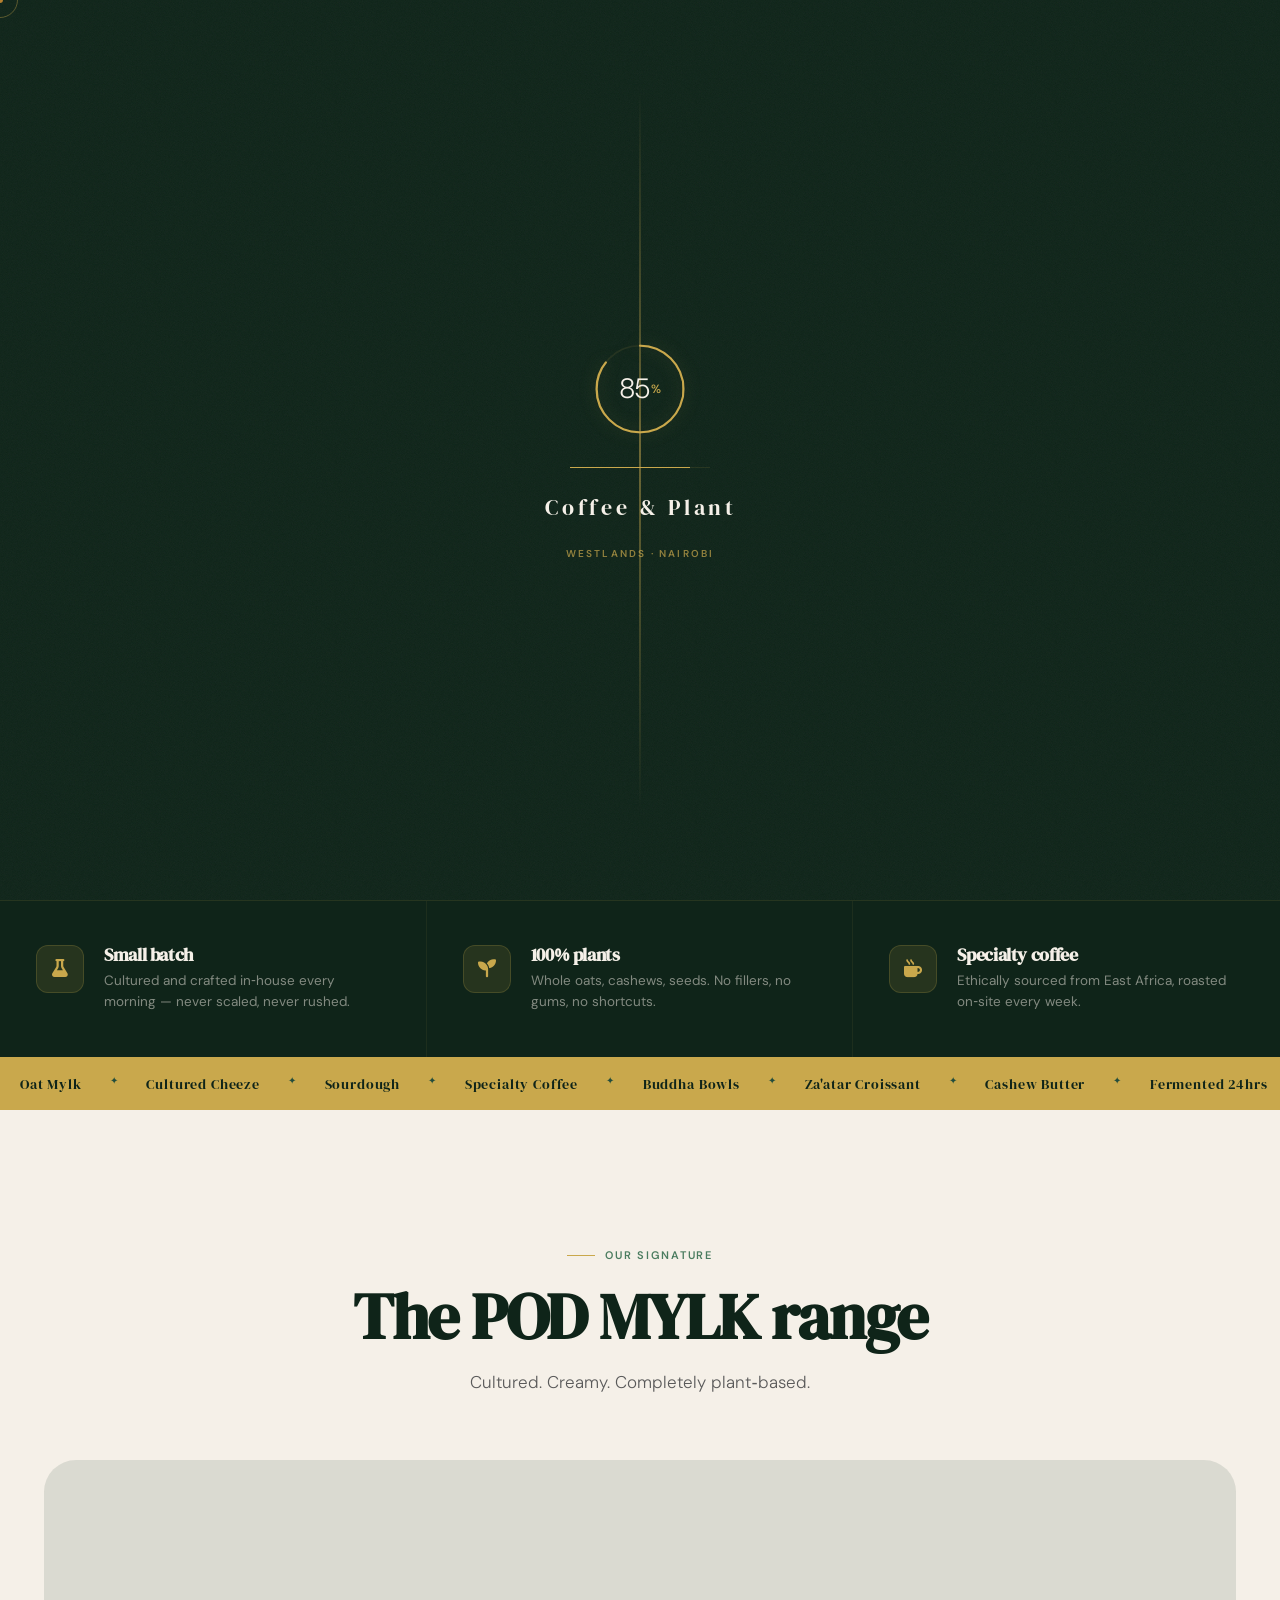
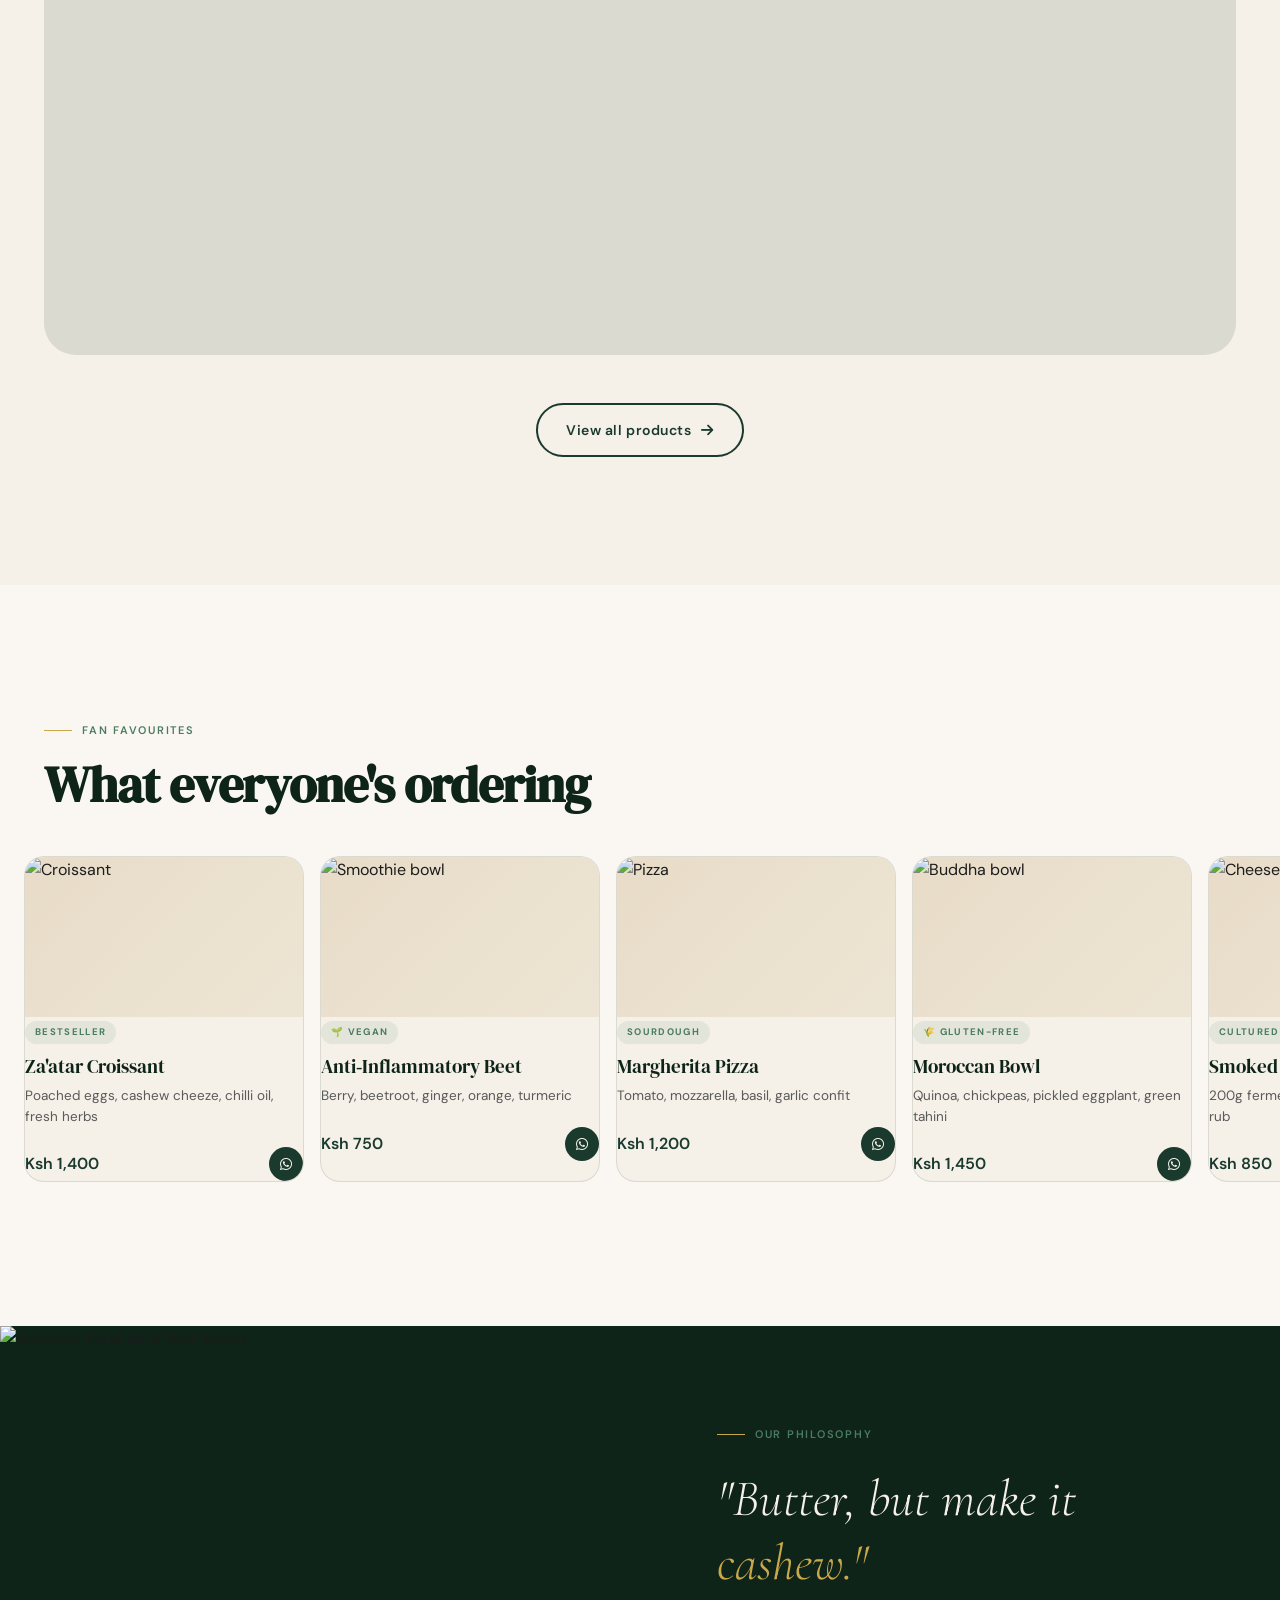
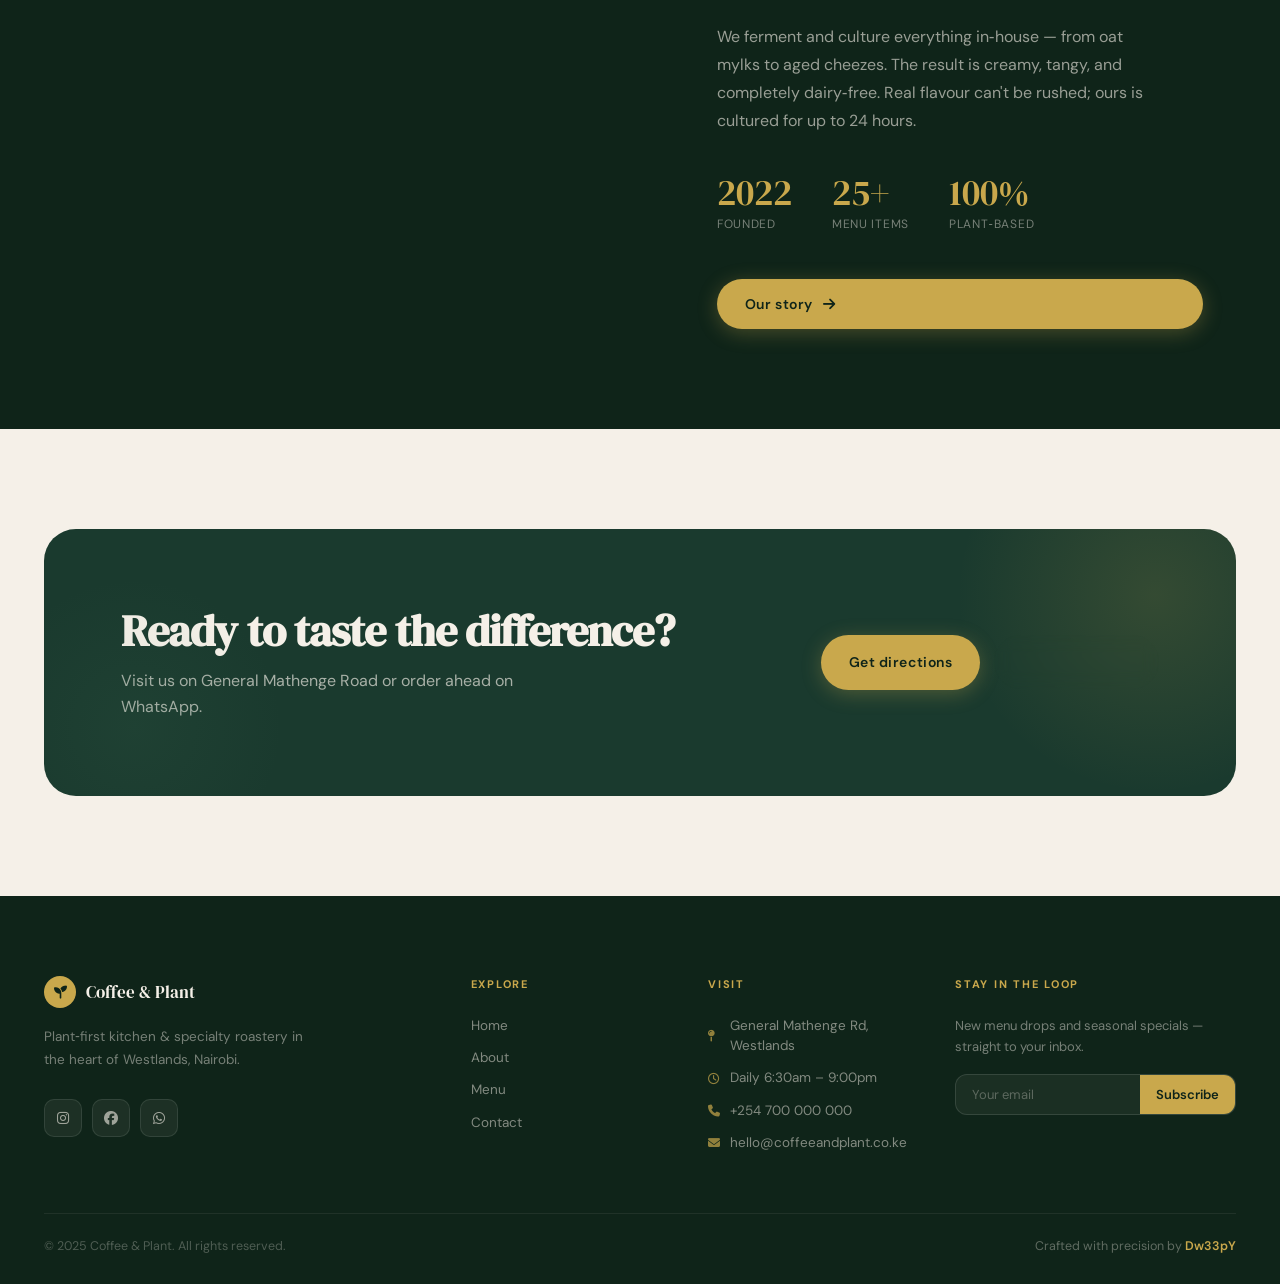
==== commit 41615ce3: "updates" ====
--- a/index.html
+++ b/index.html
@@ -3,26 +3,43 @@
 <html lang="en">
 <head>
   <meta charset="UTF-8">
-  <meta name="viewport" content="width=device-width, initial-scale=1.0, maximum-scale=1.0, user-scalable=yes, viewport-fit=cover">
+  <meta name="viewport" content="width=device-width, initial-scale=1.0, maximum-scale=5.0, user-scalable=yes, viewport-fit=cover">
   <title>Coffee & Plant · Plant‑first kitchen & roastery · Nairobi</title>
   <meta name="description" content="Award-winning plant-based café in Westlands, Nairobi. Handcrafted mylks, cultured cheezes, sourdough, specialty coffee — rooted in flavour.">
   <meta property="og:title" content="Coffee & Plant · Plant‑first Kitchen">
   <meta property="og:description" content="Bold, plant‑forward dishes. Zero compromise.">
-  <meta property="og:image" content="https://images.pexels.com/photos/4054850/pexels-photo-4054850.jpeg">
+  <meta property="og:image" content="https://images.unsplash.com/photo-1495474472287-4d71bcdd2085?w=1200&h=630&fit=crop">
   <meta name="theme-color" content="#0f2419">
   <link rel="stylesheet" href="css/styles.css">
-  <link rel="stylesheet" href="https://cdnjs.cloudflare.com/ajax/libs/font-awesome/6.0.0-beta3/css/all.min.css">
+  <link rel="stylesheet" href="https://cdnjs.cloudflare.com/ajax/libs/font-awesome/6.5.0/css/all.min.css">
   <script src="https://cdnjs.cloudflare.com/ajax/libs/gsap/3.12.2/gsap.min.js"></script>
   <script src="https://cdnjs.cloudflare.com/ajax/libs/gsap/3.12.2/ScrollTrigger.min.js"></script>
 </head>
 <body>
 
+  <!-- CURSOR FOLLOWER (desktop only) -->
+  <div class="cursor-dot" id="cursorDot"></div>
+  <div class="cursor-ring" id="cursorRing"></div>
+
   <!-- PRELOADER -->
   <div id="preloader">
-    <div class="preloader-inner">
-      <div class="preloader-ring"></div>
-      <div class="preloader-wordmark">Coffee & Plant</div>
-      <div class="preloader-sub">Westlands · Nairobi</div>
+    <div class="pl-panel pl-panel-l"></div>
+    <div class="pl-panel pl-panel-r"></div>
+    <div class="pl-grain"></div>
+    <div class="pl-center">
+      <div class="pl-ring-wrap">
+        <svg viewBox="0 0 120 120" class="pl-svg">
+          <circle cx="60" cy="60" r="52" class="pl-track"/>
+          <circle cx="60" cy="60" r="52" class="pl-fill" id="plFill"/>
+        </svg>
+        <div class="pl-count">
+          <span class="pl-num" id="plNum">0</span>
+          <span class="pl-pct">%</span>
+        </div>
+      </div>
+      <div class="pl-line"><div class="pl-line-fill" id="plLine"></div></div>
+      <div class="pl-brand" id="plBrand">Coffee &amp; Plant</div>
+      <div class="pl-loc">Westlands · Nairobi</div>
     </div>
   </div>
 
@@ -70,9 +87,9 @@
           <p><i class="fab fa-whatsapp"></i> +254 700 000 000</p>
         </div>
         <div class="mobile-social">
-          <a href="#"><i class="fab fa-instagram"></i></a>
-          <a href="#"><i class="fab fa-facebook"></i></a>
-          <a href="#"><i class="fab fa-whatsapp"></i></a>
+          <a href="#" aria-label="Instagram"><i class="fab fa-instagram"></i></a>
+          <a href="#" aria-label="Facebook"><i class="fab fa-facebook"></i></a>
+          <a href="#" aria-label="WhatsApp"><i class="fab fa-whatsapp"></i></a>
         </div>
       </div>
     </div>
@@ -82,7 +99,13 @@
     <!-- HERO -->
     <section class="hero-home">
       <div class="hero-bg">
-        <img src="https://images.pexels.com/photos/4054850/pexels-photo-4054850.jpeg?auto=compress&cs=tinysrgb&w=1920&h=1080&dpr=2" alt="Plant-based latte with foam art" id="heroImg" loading="eager">
+        <img
+          src="https://images.unsplash.com/photo-1495474472287-4d71bcdd2085?w=1920&h=1080&fit=crop&q=80"
+          alt="Coffee and plant-based latte art"
+          id="heroImg"
+          width="1920" height="1080"
+          loading="eager"
+        >
         <div class="hero-overlay"></div>
         <div class="hero-grain"></div>
       </div>
@@ -136,18 +159,46 @@
       </div>
     </section>
 
+    <!-- MARQUEE TICKER -->
+    <div class="marquee-strip">
+      <div class="marquee-track">
+        <span>Oat Mylk</span><span class="marquee-sep">✦</span>
+        <span>Cultured Cheeze</span><span class="marquee-sep">✦</span>
+        <span>Sourdough</span><span class="marquee-sep">✦</span>
+        <span>Specialty Coffee</span><span class="marquee-sep">✦</span>
+        <span>Buddha Bowls</span><span class="marquee-sep">✦</span>
+        <span>Za'atar Croissant</span><span class="marquee-sep">✦</span>
+        <span>Cashew Butter</span><span class="marquee-sep">✦</span>
+        <span>Fermented 24hrs</span><span class="marquee-sep">✦</span>
+        <span>Oat Mylk</span><span class="marquee-sep">✦</span>
+        <span>Cultured Cheeze</span><span class="marquee-sep">✦</span>
+        <span>Sourdough</span><span class="marquee-sep">✦</span>
+        <span>Specialty Coffee</span><span class="marquee-sep">✦</span>
+        <span>Buddha Bowls</span><span class="marquee-sep">✦</span>
+        <span>Za'atar Croissant</span><span class="marquee-sep">✦</span>
+        <span>Cashew Butter</span><span class="marquee-sep">✦</span>
+        <span>Fermented 24hrs</span><span class="marquee-sep">✦</span>
+      </div>
+    </div>
+
     <!-- SIGNATURE / PODS SHOWCASE -->
     <section class="showcase-section section-pad">
       <div class="container">
-        <div class="showcase-header">
+        <div class="showcase-header" data-anim>
           <span class="section-label">Our signature</span>
           <h2>The POD MYLK range</h2>
           <p>Cultured. Creamy. Completely plant‑based.</p>
         </div>
         <div class="pods-grid" id="podsGrid">
-          <div class="pod-card" data-anim>
+          <div class="pod-card">
             <div class="pod-img">
-              <img src="https://images.pexels.com/photos/3727257/pexels-photo-3727257.jpeg?auto=compress&cs=tinysrgb&w=600&h=750&dpr=2" alt="Oat mylk in glass" loading="lazy">
+              <img
+                src="https://images.unsplash.com/photo-1550583724-b2692b85b150?w=600&h=750&fit=crop&q=80"
+                alt="Oat milk poured into a glass"
+                width="600" height="750"
+                loading="lazy"
+                onerror="this.onerror=null;this.src='https://picsum.photos/seed/oatmylk42/600/750'"
+              >
               <div class="pod-img-overlay"></div>
             </div>
             <div class="pod-content">
@@ -157,9 +208,15 @@
               <div class="pod-price">Ksh 350 · 500ml</div>
             </div>
           </div>
-          <div class="pod-card" data-anim>
+          <div class="pod-card">
             <div class="pod-img">
-              <img src="https://images.pexels.com/photos/5946720/pexels-photo-5946720.jpeg?auto=compress&cs=tinysrgb&w=600&h=750&dpr=2" alt="Almond mylk" loading="lazy">
+              <img
+                src="https://images.unsplash.com/photo-1508061253366-f7da158b6d46?w=600&h=750&fit=crop&q=80"
+                alt="Almonds scattered on a surface"
+                width="600" height="750"
+                loading="lazy"
+                onerror="this.onerror=null;this.src='https://picsum.photos/seed/almondmilk88/600/750'"
+              >
               <div class="pod-img-overlay"></div>
             </div>
             <div class="pod-content">
@@ -169,9 +226,15 @@
               <div class="pod-price">Ksh 550 · 500ml</div>
             </div>
           </div>
-          <div class="pod-card" data-anim>
+          <div class="pod-card">
             <div class="pod-img">
-              <img src="https://images.pexels.com/photos/4109787/pexels-photo-4109787.jpeg?auto=compress&cs=tinysrgb&w=600&h=750&dpr=2" alt="Soft cashew cheeze" loading="lazy">
+              <img
+                src="https://images.unsplash.com/photo-1486297678162-eb2a19b0a32d?w=600&h=750&fit=crop&q=80"
+                alt="Artisan cheese platter"
+                width="600" height="750"
+                loading="lazy"
+                onerror="this.onerror=null;this.src='https://picsum.photos/seed/vegancheese77/600/750'"
+              >
               <div class="pod-img-overlay"></div>
             </div>
             <div class="pod-content">
@@ -182,7 +245,7 @@
             </div>
           </div>
         </div>
-        <div style="text-align:center; margin-top:48px;">
+        <div style="text-align:center; margin-top:48px;" data-anim>
           <a href="services.html" class="btn btn-outline">View all products <i class="fas fa-arrow-right"></i></a>
         </div>
       </div>
@@ -190,13 +253,16 @@
 
     <!-- FAN FAVOURITES HORIZONTAL -->
     <section class="fan-section section-pad">
-      <div class="section-header container">
+      <div class="section-header container" data-anim>
         <span class="section-label">Fan favourites</span>
         <h2>What everyone's ordering</h2>
       </div>
       <div class="fan-scroll-wrap" id="fanScroll">
         <div class="fan-track" id="fanTrack">
           <div class="fan-card">
+            <div class="fan-card-img">
+              <img src="https://images.unsplash.com/photo-1509440159596-0249088772ff?w=400&h=300&fit=crop&q=80" alt="Croissant" loading="lazy" onerror="this.onerror=null;this.src='https://picsum.photos/seed/croissant1/400/300'">
+            </div>
             <div class="fan-card-badge">Bestseller</div>
             <div class="fan-card-name">Za'atar Croissant</div>
             <div class="fan-card-desc">Poached eggs, cashew cheeze, chilli oil, fresh herbs</div>
@@ -206,6 +272,9 @@
             </div>
           </div>
           <div class="fan-card">
+            <div class="fan-card-img">
+              <img src="https://images.unsplash.com/photo-1553530666-ba11a7da3888?w=400&h=300&fit=crop&q=80" alt="Smoothie bowl" loading="lazy" onerror="this.onerror=null;this.src='https://picsum.photos/seed/smoothie2/400/300'">
+            </div>
             <div class="fan-card-badge">🌱 Vegan</div>
             <div class="fan-card-name">Anti‑Inflammatory Beet</div>
             <div class="fan-card-desc">Berry, beetroot, ginger, orange, turmeric</div>
@@ -215,6 +284,9 @@
             </div>
           </div>
           <div class="fan-card">
+            <div class="fan-card-img">
+              <img src="https://images.unsplash.com/photo-1565299624946-b28f40a0ae38?w=400&h=300&fit=crop&q=80" alt="Pizza" loading="lazy" onerror="this.onerror=null;this.src='https://picsum.photos/seed/pizza3/400/300'">
+            </div>
             <div class="fan-card-badge">Sourdough</div>
             <div class="fan-card-name">Margherita Pizza</div>
             <div class="fan-card-desc">Tomato, mozzarella, basil, garlic confit</div>
@@ -224,6 +296,9 @@
             </div>
           </div>
           <div class="fan-card">
+            <div class="fan-card-img">
+              <img src="https://images.unsplash.com/photo-1512621776951-a57141f2eefd?w=400&h=300&fit=crop&q=80" alt="Buddha bowl" loading="lazy" onerror="this.onerror=null;this.src='https://picsum.photos/seed/bowl4/400/300'">
+            </div>
             <div class="fan-card-badge">🌾 Gluten-free</div>
             <div class="fan-card-name">Moroccan Bowl</div>
             <div class="fan-card-desc">Quinoa, chickpeas, pickled eggplant, green tahini</div>
@@ -233,6 +308,9 @@
             </div>
           </div>
           <div class="fan-card">
+            <div class="fan-card-img">
+              <img src="https://images.unsplash.com/photo-1486297678162-eb2a19b0a32d?w=400&h=300&fit=crop&q=80" alt="Cheese" loading="lazy" onerror="this.onerror=null;this.src='https://picsum.photos/seed/cheese5/400/300'">
+            </div>
             <div class="fan-card-badge">Cultured</div>
             <div class="fan-card-name">Smoked Paprika Cheeze</div>
             <div class="fan-card-desc">200g fermented cashew, smoked paprika rub</div>
@@ -242,6 +320,9 @@
             </div>
           </div>
           <div class="fan-card">
+            <div class="fan-card-img">
+              <img src="https://images.unsplash.com/photo-1525351484163-7529414344d8?w=400&h=300&fit=crop&q=80" alt="Turkish eggs" loading="lazy" onerror="this.onerror=null;this.src='https://picsum.photos/seed/eggs6/400/300'">
+            </div>
             <div class="fan-card-badge">Breakfast</div>
             <div class="fan-card-name">Turkish Eggs</div>
             <div class="fan-card-desc">Pita, poached eggs, za'atar, herbed ricotta</div>
@@ -258,7 +339,13 @@
     <section class="story-teaser-section">
       <div class="story-split">
         <div class="story-image-col" data-anim>
-          <img src="https://images.pexels.com/photos/4552985/pexels-photo-4552985.jpeg?auto=compress&cs=tinysrgb&w=900&h=900&dpr=2" alt="Avocado toast on sourdough" loading="lazy">
+          <img
+            src="https://images.unsplash.com/photo-1585238342024-78d387f4a707?w=900&h=900&fit=crop&q=80"
+            alt="Avocado toast on artisan bread"
+            width="900" height="900"
+            loading="lazy"
+            onerror="this.onerror=null;this.src='https://picsum.photos/seed/avotoast99/900/900'"
+          >
         </div>
         <div class="story-text-col">
           <span class="section-label">Our philosophy</span>
@@ -342,7 +429,7 @@
         </div>
         <div class="footer-col">
           <h5>Stay in the loop</h5>
-          <p style="font-size:13px; color:rgba(245,240,232,0.45); margin-bottom:16px; line-height:1.6;">New menu drops and seasonal specials — straight to your inbox.</p>
+          <p class="footer-newsletter-desc">New menu drops and seasonal specials — straight to your inbox.</p>
           <form class="newsletter-form" id="newsletterForm">
             <input type="email" placeholder="Your email" required aria-label="Email">
             <button type="submit">Subscribe</button>
@@ -365,6 +452,9 @@
     <i class="fas fa-arrow-up"></i>
   </button>
 
+  <!-- TOAST CONTAINER -->
+  <div class="toast-container" id="toastContainer"></div>
+
   <script src="js/script.js"></script>
 </body>
-</html>
+</html>
--- a/css/styles.css
+++ b/css/styles.css
@@ -1,12 +1,10 @@
 /* ============================================================
    Coffee & Plant — Premium CSS
-   Design system: Warm organic luxury | Awwwards-level
+   Design system: Warm organic luxury
    ============================================================ */
 
-/* ── Google Fonts ── */
-@import url('https://fonts.googleapis.com/css2?family=DM+Serif+Display:ital@0;1&family=DM+Sans:opsz,wght@9..40,300;9..40,400;9..40,500;9..40,600&family=Cormorant+Garamond:ital,wght@0,300;0,500;1,300;1,400&display=swap');
-
-/* ── CSS Variables ── */
+@import url('https://fonts.googleapis.com/css2?family=DM+Serif+Display:ital@0;1&family=DM+Sans:opsz,wght@9..40,300;9..40,400;9..40,500;9..40,600;9..40,700&family=Cormorant+Garamond:ital,wght@0,300;0,500;1,300;1,400&display=swap');
+
 :root {
   --forest: #1a3a2e;
   --forest-deep: #0f2419;
@@ -42,14 +40,20 @@
   --ease-spring: cubic-bezier(0.34, 1.56, 0.64, 1);
 }
 
-/* ── Reset & Base ── */
 *, *::before, *::after { box-sizing: border-box; margin: 0; padding: 0; }
 
 html {
   font-size: 16px;
   scroll-behavior: smooth;
   overflow-x: hidden;
-}
+  /* Smooth scrollbar */
+  scrollbar-width: thin;
+  scrollbar-color: var(--sage) var(--forest-deep);
+}
+::-webkit-scrollbar { width: 8px; }
+::-webkit-scrollbar-track { background: var(--forest-deep); }
+::-webkit-scrollbar-thumb { background: var(--sage); border-radius: 4px; }
+::-webkit-scrollbar-thumb:hover { background: var(--sage-light); }
 
 body {
   font-family: 'DM Sans', system-ui, sans-serif;
@@ -61,25 +65,23 @@
   max-width: 100vw;
 }
 
-img, video { max-width: 100%; display: block; }
+img, video { max-width: 100%; display: block; height: auto; }
 a { text-decoration: none; color: inherit; }
 ul { list-style: none; }
 button { cursor: pointer; border: none; background: none; font-family: inherit; }
 
-/* ── Typography ── */
+/* Selection */
+::selection {
+  background: var(--gold);
+  color: var(--forest-deep);
+}
+
 h1, h2, h3, h4 {
   font-family: 'DM Serif Display', Georgia, serif;
   line-height: 1.1;
   letter-spacing: -0.02em;
 }
 
-.serif-italic {
-  font-family: 'Cormorant Garamond', Georgia, serif;
-  font-style: italic;
-  font-weight: 300;
-}
-
-/* ── Container ── */
 .container {
   width: 100%;
   max-width: 1240px;
@@ -119,8 +121,10 @@
   font-weight: 600;
   letter-spacing: 0.04em;
   border-radius: var(--r-full);
-  transition: all 0.35s var(--ease-smooth);
+  transition: background 0.35s var(--ease-smooth), box-shadow 0.35s var(--ease-smooth), transform 0.35s var(--ease-smooth), border-color 0.35s var(--ease-smooth), color 0.35s var(--ease-smooth);
   white-space: nowrap;
+  position: relative;
+  overflow: hidden;
 }
 .btn i { transition: transform 0.3s var(--ease-spring); }
 .btn:hover i { transform: translateX(4px); }
@@ -170,71 +174,239 @@
   transform: translateY(-2px);
 }
 
-.btn-outline-dark {
-  background: transparent;
-  color: var(--forest);
-  border: 2px solid var(--border);
-}
-.btn-outline-dark:hover {
-  background: var(--forest);
-  color: var(--cream);
-  border-color: var(--forest);
-}
-
 .btn-block { width: 100%; justify-content: center; }
+
+/* ── Cursor Follower ── */
+.cursor-dot {
+  position: fixed;
+  width: 6px;
+  height: 6px;
+  background: var(--gold);
+  border-radius: 50%;
+  pointer-events: none;
+  z-index: 10000;
+  transform: translate(-50%, -50%);
+  transition: opacity 0.3s;
+  mix-blend-mode: difference;
+}
+.cursor-ring {
+  position: fixed;
+  width: 36px;
+  height: 36px;
+  border: 1.5px solid rgba(201,168,76,0.4);
+  border-radius: 50%;
+  pointer-events: none;
+  z-index: 10000;
+  transform: translate(-50%, -50%);
+  transition: width 0.3s var(--ease-spring), height 0.3s var(--ease-spring), border-color 0.3s;
+}
+.cursor-ring.hovering {
+  width: 56px;
+  height: 56px;
+  border-color: var(--gold);
+}
 
 /* ── Preloader ── */
 #preloader {
   position: fixed;
   inset: 0;
   z-index: 9999;
+  pointer-events: all;
+}
+
+/* Curtain panels */
+.pl-panel {
+  position: absolute;
+  top: 0;
+  bottom: 0;
+  width: 50%;
   background: var(--forest-deep);
-  display: flex;
+  z-index: 2;
+  will-change: transform;
+}
+.pl-panel-l {
+  left: 0;
+}
+.pl-panel-l::after {
+  content: '';
+  position: absolute;
+  top: 0;
+  right: 0;
+  bottom: 0;
+  width: 1px;
+  background: linear-gradient(
+    to bottom,
+    transparent 10%,
+    rgba(201,168,76,0.5) 50%,
+    transparent 90%
+  );
+}
+.pl-panel-r {
+  right: 0;
+}
+.pl-panel-r::after {
+  content: '';
+  position: absolute;
+  top: 0;
+  left: 0;
+  bottom: 0;
+  width: 1px;
+  background: linear-gradient(
+    to bottom,
+    transparent 10%,
+    rgba(201,168,76,0.5) 50%,
+    transparent 90%
+  );
+}
+
+/* Grain overlay */
+.pl-grain {
+  position: absolute;
+  inset: 0;
+  z-index: 3;
+  opacity: 0.05;
+  background-image: url("data:image/svg+xml,%3Csvg viewBox='0 0 256 256' xmlns='http://www.w3.org/2000/svg'%3E%3Cfilter id='n'%3E%3CfeTurbulence type='fractalNoise' baseFrequency='0.85' numOctaves='4' stitchTiles='stitch'/%3E%3C/filter%3E%3Crect width='100%25' height='100%25' filter='url(%23n)'/%3E%3C/svg%3E");
+  background-size: 180px;
+  pointer-events: none;
+}
+
+/* Center content */
+.pl-center {
+  position: absolute;
+  inset: 0;
+  z-index: 4;
+  display: flex;
+  flex-direction: column;
   align-items: center;
   justify-content: center;
-  flex-direction: column;
-  gap: 20px;
-}
-
-.preloader-inner {
-  display: flex;
-  flex-direction: column;
+  gap: 28px;
+  will-change: opacity, transform;
+}
+
+/* SVG ring */
+.pl-ring-wrap {
+  position: relative;
+  width: 100px;
+  height: 100px;
+}
+.pl-svg {
+  width: 100%;
+  height: 100%;
+  transform: rotate(-90deg);
+  filter: drop-shadow(0 0 8px rgba(201,168,76,0.25));
+}
+.pl-track {
+  fill: none;
+  stroke: rgba(201,168,76,0.1);
+  stroke-width: 2;
+}
+.pl-fill {
+  fill: none;
+  stroke: var(--gold);
+  stroke-width: 2.5;
+  stroke-linecap: round;
+  /* dasharray/dashoffset set by JS */
+}
+
+/* Counter */
+.pl-count {
+  position: absolute;
+  inset: 0;
+  display: flex;
   align-items: center;
-  gap: 24px;
-}
-
-.preloader-ring {
-  width: 56px;
-  height: 56px;
-  border-radius: 50%;
-  border: 2px solid rgba(201,168,76,0.2);
-  border-top-color: var(--gold);
-  animation: spin 1.2s linear infinite;
-}
-@keyframes spin { to { transform: rotate(360deg); } }
-
-.preloader-wordmark {
+  justify-content: center;
+  gap: 1px;
+}
+.pl-num {
+  font-family: 'DM Sans', sans-serif;
+  font-size: 28px;
+  font-weight: 300;
+  color: var(--cream);
+  font-variant-numeric: tabular-nums;
+  letter-spacing: -0.04em;
+  line-height: 1;
+}
+.pl-pct {
+  font-family: 'DM Sans', sans-serif;
+  font-size: 12px;
+  font-weight: 500;
+  color: var(--gold);
+  margin-top: 2px;
+}
+
+/* Horizontal line */
+.pl-line {
+  width: 140px;
+  height: 1px;
+  background: rgba(201,168,76,0.12);
+  position: relative;
+  overflow: hidden;
+}
+.pl-line-fill {
+  height: 100%;
+  width: 0%;
+  background: var(--gold);
+  transition: none;
+}
+
+/* Brand text — chars split by JS */
+.pl-brand {
   font-family: 'DM Serif Display', serif;
   font-size: 22px;
   color: var(--cream);
-  letter-spacing: 0.1em;
+  letter-spacing: 0.08em;
+  line-height: 1;
+  white-space: nowrap;
+}
+.pl-char {
+  display: inline-block;
+  overflow: hidden;
+  vertical-align: bottom;
+  padding: 0 1px;
+}
+.pl-char-in {
+  display: inline-block;
+  transform: translateY(115%);
   opacity: 0;
-  animation: fadeIn 0.8s 0.3s forwards;
-}
-.preloader-sub {
-  font-size: 11px;
-  letter-spacing: 0.2em;
+  animation: plCharUp 0.65s cubic-bezier(0.16, 1, 0.3, 1) forwards;
+}
+@keyframes plCharUp {
+  to {
+    transform: translateY(0);
+    opacity: 1;
+  }
+}
+
+/* Location subtitle */
+.pl-loc {
+  font-size: 10px;
+  font-weight: 600;
+  letter-spacing: 0.22em;
   text-transform: uppercase;
   color: var(--gold);
   opacity: 0;
-  animation: fadeIn 0.8s 0.6s forwards;
-}
-
-@keyframes fadeIn { to { opacity: 1; } }
+  animation: plFadeIn 0.8s 0.9s ease forwards;
+}
+@keyframes plFadeIn {
+  to { opacity: 0.7; }
+}
+
+/* Fallback hide (if JS fails) */
+#preloader.pl-done {
+  pointer-events: none;
+}
+#preloader.pl-done .pl-panel {
+  opacity: 0;
+  transition: opacity 0.6s;
+}
+#preloader.pl-done .pl-center {
+  opacity: 0;
+  transition: opacity 0.4s;
+}
 
 /* ── Navbar ── */
 .navbar {
-  background-color: #000000;
+  background: transparent;
   position: fixed;
   top: 0;
   left: 0;
@@ -243,14 +415,12 @@
   height: var(--nav-h);
   transition: all 0.4s var(--ease-smooth);
 }
-
 .navbar.scrolled {
   background: rgba(15,36,25,0.96);
   backdrop-filter: blur(20px);
   -webkit-backdrop-filter: blur(20px);
   box-shadow: 0 1px 0 rgba(201,168,76,0.15), var(--shadow-md);
 }
-
 .nav-container {
   max-width: 1240px;
   margin: 0 auto;
@@ -260,13 +430,7 @@
   align-items: center;
   justify-content: space-between;
 }
-
-.logo {
-  display: flex;
-  align-items: center;
-  gap: 10px;
-  text-decoration: none;
-}
+.logo { display: flex; align-items: center; gap: 10px; text-decoration: none; }
 .logo-mark {
   width: 36px;
   height: 36px;
@@ -278,7 +442,9 @@
   color: var(--forest-deep);
   font-size: 15px;
   flex-shrink: 0;
-}
+  transition: transform 0.3s var(--ease-spring);
+}
+.logo:hover .logo-mark { transform: rotate(-10deg) scale(1.05); }
 .logo-name {
   font-family: 'DM Serif Display', serif;
   font-size: 18px;
@@ -293,13 +459,7 @@
   color: var(--gold);
   font-weight: 500;
 }
-
-.desktop-nav {
-  display: flex;
-  align-items: center;
-  gap: 4px;
-}
-
+.desktop-nav { display: flex; align-items: center; gap: 4px; }
 .nav-link {
   font-size: 13.5px;
   font-weight: 500;
@@ -308,17 +468,9 @@
   border-radius: var(--r-full);
   transition: all 0.25s;
   letter-spacing: 0.02em;
-  position: relative;
-}
-.nav-link:hover {
-  color: var(--cream);
-  background: rgba(245,240,232,0.08);
-}
-.nav-link.active {
-  color: var(--gold);
-  background: rgba(201,168,76,0.1);
-}
-
+}
+.nav-link:hover { color: var(--cream); background: rgba(245,240,232,0.08); }
+.nav-link.active { color: var(--gold); background: rgba(201,168,76,0.1); }
 .nav-cta {
   background: var(--gold);
   color: var(--forest-deep) !important;
@@ -328,6 +480,7 @@
   font-size: 13px;
   letter-spacing: 0.04em;
   transition: all 0.25s;
+  margin-left: 8px;
 }
 .nav-cta:hover {
   background: var(--gold-light);
@@ -335,7 +488,7 @@
   box-shadow: 0 4px 16px rgba(201,168,76,0.35);
 }
 
-/* ── Hamburger ── */
+/* Hamburger */
 .mobile-menu-toggle {
   display: none;
   width: 40px;
@@ -360,15 +513,9 @@
 .mobile-menu-toggle.active span:nth-child(2) { opacity: 0; transform: scaleX(0); }
 .mobile-menu-toggle.active span:nth-child(3) { transform: translateY(-6.5px) rotate(-45deg); }
 
-/* ── Mobile Menu ── */
-.mobile-menu {
-  position: fixed;
-  inset: 0;
-  z-index: 999;
-  pointer-events: none;
-}
+/* Mobile Menu */
+.mobile-menu { position: fixed; inset: 0; z-index: 999; pointer-events: none; }
 .mobile-menu.active { pointer-events: all; }
-
 .mobile-menu-backdrop {
   position: absolute;
   inset: 0;
@@ -378,12 +525,9 @@
   transition: opacity 0.4s var(--ease-smooth);
 }
 .mobile-menu.active .mobile-menu-backdrop { opacity: 1; }
-
 .mobile-menu-panel {
   position: absolute;
-  top: 0;
-  right: 0;
-  bottom: 0;
+  top: 0; right: 0; bottom: 0;
   width: min(360px, 88vw);
   background: var(--forest-deep);
   transform: translateX(100%);
@@ -393,15 +537,12 @@
   overflow: hidden;
 }
 .mobile-menu.active .mobile-menu-panel { transform: translateX(0); }
-
-/* top gold accent */
 .mobile-menu-panel::before {
   content: '';
   display: block;
   height: 3px;
   background: linear-gradient(90deg, var(--gold), var(--sage-light));
 }
-
 .mobile-menu-header {
   display: flex;
   align-items: center;
@@ -409,21 +550,11 @@
   padding: 20px 28px;
   border-bottom: 1px solid rgba(201,168,76,0.12);
 }
-.mobile-logo {
-  font-family: 'DM Serif Display', serif;
-  font-size: 20px;
-  color: var(--cream);
-}
-.mobile-logo span {
-  color: var(--gold);
-  font-style: italic;
-}
+.mobile-logo { font-family: 'DM Serif Display', serif; font-size: 20px; color: var(--cream); }
+.mobile-logo span { color: var(--gold); font-style: italic; }
 .mobile-close {
-  width: 36px;
-  height: 36px;
-  display: flex;
-  align-items: center;
-  justify-content: center;
+  width: 36px; height: 36px;
+  display: flex; align-items: center; justify-content: center;
   background: rgba(245,240,232,0.06);
   border-radius: 8px;
   color: var(--cream);
@@ -431,13 +562,7 @@
   transition: background 0.2s;
 }
 .mobile-close:hover { background: rgba(245,240,232,0.12); }
-
-.mobile-menu-links {
-  flex: 1;
-  padding: 20px 0;
-  display: flex;
-  flex-direction: column;
-}
+.mobile-menu-links { flex: 1; padding: 20px 0; display: flex; flex-direction: column; }
 .mobile-link {
   display: flex;
   align-items: center;
@@ -447,55 +572,25 @@
   font-family: 'DM Serif Display', serif;
   color: rgba(245,240,232,0.65);
   border-bottom: 1px solid rgba(245,240,232,0.04);
-  transition: all 0.2s;
-}
-.mobile-link:hover {
-  color: var(--gold);
-  padding-left: 36px;
-}
+  transition: all 0.25s;
+}
+.mobile-link:hover { color: var(--gold); padding-left: 36px; background: rgba(201,168,76,0.04); }
 .mobile-link i { font-size: 14px; opacity: 0.4; }
-
-.mobile-menu-footer {
-  padding: 24px 28px 40px;
-  border-top: 1px solid rgba(245,240,232,0.06);
-}
-.mobile-footer-info {
-  display: flex;
-  flex-direction: column;
-  gap: 8px;
-  margin-bottom: 20px;
-}
-.mobile-footer-info p {
-  font-size: 13px;
-  color: rgba(245,240,232,0.5);
-  display: flex;
-  align-items: center;
-  gap: 8px;
-}
+.mobile-menu-footer { padding: 24px 28px 40px; border-top: 1px solid rgba(245,240,232,0.06); }
+.mobile-footer-info { display: flex; flex-direction: column; gap: 8px; margin-bottom: 20px; }
+.mobile-footer-info p { font-size: 13px; color: rgba(245,240,232,0.5); display: flex; align-items: center; gap: 8px; }
 .mobile-footer-info i { color: var(--gold); width: 14px; }
-.mobile-social {
-  display: flex;
-  gap: 10px;
-}
+.mobile-social { display: flex; gap: 10px; }
 .mobile-social a {
-  width: 38px;
-  height: 38px;
+  width: 38px; height: 38px;
   border-radius: 10px;
   background: rgba(245,240,232,0.06);
   border: 1px solid rgba(245,240,232,0.1);
-  display: flex;
-  align-items: center;
-  justify-content: center;
-  color: var(--cream);
-  font-size: 14px;
-  transition: all 0.2s;
-}
-.mobile-social a:hover {
-  background: var(--gold);
-  color: var(--forest-deep);
-  border-color: var(--gold);
-}
-
+  display: flex; align-items: center; justify-content: center;
+  color: var(--cream); font-size: 14px;
+  transition: all 0.25s;
+}
+.mobile-social a:hover { background: var(--gold); color: var(--forest-deep); border-color: var(--gold); transform: translateY(-2px); }
 body.menu-open { overflow: hidden; }
 
 /* ── Hero Home ── */
@@ -507,44 +602,25 @@
   align-items: flex-end;
   overflow: hidden;
 }
-
-.hero-bg {
-  position: absolute;
-  inset: 0;
-}
-.hero-bg img {
-  width: 100%;
-  height: 100%;
-  object-fit: cover;
-  transform-origin: center;
-}
+.hero-bg { position: absolute; inset: 0; }
+.hero-bg img { width: 100%; height: 100%; object-fit: cover; transform-origin: center; }
 .hero-overlay {
-  position: absolute;
-  inset: 0;
-  background: linear-gradient(
-    160deg,
-    rgba(10,24,16,0.3) 0%,
-    rgba(10,24,16,0.1) 40%,
-    rgba(10,24,16,0.7) 100%
-  );
-}
-/* grain texture */
+  position: absolute; inset: 0;
+  background: linear-gradient(160deg, rgba(10,24,16,0.35) 0%, rgba(10,24,16,0.1) 40%, rgba(10,24,16,0.75) 100%);
+}
 .hero-grain {
-  position: absolute;
-  inset: 0;
+  position: absolute; inset: 0;
   opacity: 0.04;
   background-image: url("data:image/svg+xml,%3Csvg viewBox='0 0 256 256' xmlns='http://www.w3.org/2000/svg'%3E%3Cfilter id='noise'%3E%3CfeTurbulence type='fractalNoise' baseFrequency='0.9' numOctaves='4' stitchTiles='stitch'/%3E%3C/filter%3E%3Crect width='100%25' height='100%25' filter='url(%23noise)' opacity='1'/%3E%3C/svg%3E");
   background-size: 200px;
   pointer-events: none;
 }
-
 .hero-content {
   position: relative;
   z-index: 2;
   padding-bottom: clamp(60px, 8vh, 100px);
   width: 100%;
 }
-
 .hero-eyebrow {
   display: inline-flex;
   align-items: center;
@@ -562,8 +638,7 @@
   margin-bottom: 28px;
 }
 .hero-eyebrow .dot {
-  width: 6px;
-  height: 6px;
+  width: 6px; height: 6px;
   background: var(--gold);
   border-radius: 50%;
   animation: pulse 2s ease-in-out infinite;
@@ -572,7 +647,6 @@
   0%, 100% { opacity: 1; transform: scale(1); }
   50% { opacity: 0.5; transform: scale(0.8); }
 }
-
 .hero-title {
   font-size: clamp(52px, 9vw, 120px);
   color: var(--cream);
@@ -581,7 +655,6 @@
   max-width: 900px;
 }
 .hero-title .gold-word { color: var(--gold); font-style: italic; }
-
 .hero-desc {
   font-size: clamp(16px, 2vw, 19px);
   color: rgba(245,240,232,0.7);
@@ -590,18 +663,10 @@
   margin-bottom: 40px;
   font-weight: 300;
 }
-
-.hero-actions {
-  display: flex;
-  flex-wrap: wrap;
-  gap: 14px;
-  align-items: center;
-}
-
+.hero-actions { display: flex; flex-wrap: wrap; gap: 14px; align-items: center; }
 .hero-scroll {
   position: absolute;
-  bottom: 36px;
-  right: 40px;
+  bottom: 36px; right: 40px;
   display: flex;
   flex-direction: column;
   align-items: center;
@@ -616,8 +681,7 @@
   writing-mode: vertical-rl;
 }
 .scroll-track {
-  width: 1px;
-  height: 60px;
+  width: 1px; height: 60px;
   background: rgba(245,240,232,0.15);
   position: relative;
   overflow: hidden;
@@ -625,26 +689,16 @@
 .scroll-track::after {
   content: '';
   position: absolute;
-  top: -100%;
-  left: 0;
-  width: 100%;
-  height: 100%;
+  top: -100%; left: 0;
+  width: 100%; height: 100%;
   background: var(--gold);
   animation: scrollDown 2s ease-in-out infinite;
 }
 @keyframes scrollDown { to { top: 200%; } }
 
 /* ── Features Strip ── */
-.features-strip {
-  background: var(--forest-deep);
-  padding: 0;
-  overflow: hidden;
-}
-.features-inner {
-  display: grid;
-  grid-template-columns: repeat(3, 1fr);
-  border-top: 1px solid rgba(201,168,76,0.12);
-}
+.features-strip { background: var(--forest-deep); padding: 0; overflow: hidden; }
+.features-inner { display: grid; grid-template-columns: repeat(3, 1fr); border-top: 1px solid rgba(201,168,76,0.12); }
 .feature-item {
   padding: 44px 36px;
   border-right: 1px solid rgba(201,168,76,0.08);
@@ -655,61 +709,61 @@
 }
 .feature-item:last-child { border-right: none; }
 .feature-item:hover { background: rgba(201,168,76,0.04); }
-
 .feature-icon-wrap {
-  width: 48px;
-  height: 48px;
+  width: 48px; height: 48px;
   background: rgba(201,168,76,0.12);
   border: 1px solid rgba(201,168,76,0.2);
   border-radius: 12px;
-  display: flex;
-  align-items: center;
-  justify-content: center;
-  color: var(--gold);
-  font-size: 18px;
+  display: flex; align-items: center; justify-content: center;
+  color: var(--gold); font-size: 18px;
   flex-shrink: 0;
-  transition: all 0.3s;
+  transition: all 0.3s var(--ease-spring);
 }
 .feature-item:hover .feature-icon-wrap {
   background: var(--gold);
   color: var(--forest-deep);
   transform: rotate(-5deg);
 }
-
-.feature-text h3 {
+.feature-text h3 { font-family: 'DM Serif Display', serif; font-size: 18px; color: var(--cream); margin-bottom: 6px; }
+.feature-text p { font-size: 13.5px; color: rgba(245,240,232,0.5); line-height: 1.55; }
+
+/* ── Marquee Ticker ── */
+.marquee-strip {
+  background: var(--gold);
+  padding: 14px 0;
+  overflow: hidden;
+  white-space: nowrap;
+}
+.marquee-track {
+  display: inline-flex;
+  animation: marqueeScroll 30s linear infinite;
+}
+.marquee-track span {
   font-family: 'DM Serif Display', serif;
-  font-size: 18px;
-  color: var(--cream);
-  margin-bottom: 6px;
-}
-.feature-text p {
-  font-size: 13.5px;
-  color: rgba(245,240,232,0.5);
-  line-height: 1.55;
+  font-size: 14px;
+  color: var(--forest-deep);
+  letter-spacing: 0.06em;
+  padding: 0 20px;
+  font-weight: 400;
+}
+.marquee-sep {
+  font-size: 10px !important;
+  color: var(--forest-mid) !important;
+  padding: 0 8px !important;
+}
+@keyframes marqueeScroll {
+  from { transform: translateX(0); }
+  to { transform: translateX(-50%); }
 }
 
 /* ── Section common ── */
 .section-pad { padding: clamp(80px, 10vw, 140px) 0; }
 
-/* ── Signature / Showcase Section ── */
-.showcase-section {
-  background: var(--cream);
-}
-
-.showcase-header {
-  text-align: center;
-  margin-bottom: 64px;
-}
-.showcase-header h2 {
-  font-size: clamp(36px, 5vw, 64px);
-  color: var(--forest-deep);
-  margin-bottom: 16px;
-}
-.showcase-header p {
-  font-size: 17px;
-  color: var(--mid-gray);
-  font-weight: 300;
-}
+/* ── Showcase Section ── */
+.showcase-section { background: var(--cream); }
+.showcase-header { text-align: center; margin-bottom: 64px; }
+.showcase-header h2 { font-size: clamp(36px, 5vw, 64px); color: var(--forest-deep); margin-bottom: 16px; }
+.showcase-header p { font-size: 17px; color: var(--mid-gray); font-weight: 300; }
 
 .pods-grid {
   display: grid;
@@ -719,21 +773,21 @@
   border-radius: var(--r-lg);
   overflow: hidden;
 }
-
 .pod-card {
   background: var(--warm-white);
   position: relative;
   overflow: hidden;
   cursor: pointer;
   aspect-ratio: 4/5;
-}
-.pod-card:hover .pod-img img {
-  transform: scale(1.06);
-}
+  opacity: 0;
+}
+.pod-card:hover .pod-img img { transform: scale(1.08); }
 .pod-img {
   position: absolute;
   inset: 0;
   overflow: hidden;
+  /* Fallback background so cards are never blank */
+  background: linear-gradient(135deg, var(--forest-mid) 0%, var(--forest-deep) 100%);
 }
 .pod-img img {
   width: 100%;
@@ -742,16 +796,12 @@
   transition: transform 0.7s var(--ease-smooth);
 }
 .pod-img-overlay {
-  position: absolute;
-  inset: 0;
-  background: linear-gradient(to top, rgba(10,24,16,0.85) 0%, transparent 55%);
-}
-
+  position: absolute; inset: 0;
+  background: linear-gradient(to top, rgba(10,24,16,0.85) 0%, rgba(10,24,16,0.15) 55%);
+}
 .pod-content {
   position: absolute;
-  bottom: 0;
-  left: 0;
-  right: 0;
+  bottom: 0; left: 0; right: 0;
   padding: 28px 24px;
   z-index: 2;
 }
@@ -767,40 +817,14 @@
   border-radius: var(--r-full);
   margin-bottom: 10px;
 }
-.pod-name {
-  font-family: 'DM Serif Display', serif;
-  font-size: 22px;
-  color: var(--cream);
-  margin-bottom: 4px;
-  line-height: 1.1;
-}
-.pod-desc {
-  font-size: 13px;
-  color: rgba(245,240,232,0.65);
-  margin-bottom: 12px;
-}
-.pod-price {
-  font-size: 17px;
-  font-weight: 600;
-  color: var(--gold-light);
-}
-
-/* ── Horizontal Scroll / Fan Favs ── */
-.fan-section {
-  background: var(--warm-white);
-  overflow: hidden;
-}
-
-.fan-section .section-header {
-  padding: 0 24px;
-  max-width: 1240px;
-  margin: 0 auto 40px;
-}
-.fan-section h2 {
-  font-size: clamp(32px, 4.5vw, 56px);
-  color: var(--forest-deep);
-}
-
+.pod-name { font-family: 'DM Serif Display', serif; font-size: 22px; color: var(--cream); margin-bottom: 4px; line-height: 1.1; }
+.pod-desc { font-size: 13px; color: rgba(245,240,232,0.65); margin-bottom: 12px; }
+.pod-price { font-size: 17px; font-weight: 600; color: var(--gold-light); }
+
+/* ── Fan Favourites ── */
+.fan-section { background: var(--warm-white); overflow: hidden; }
+.fan-section .section-header { padding: 0 24px; max-width: 1240px; margin: 0 auto 40px; }
+.fan-section h2 { font-size: clamp(32px, 4.5vw, 56px); color: var(--forest-deep); }
 .fan-scroll-wrap {
   overflow-x: auto;
   cursor: grab;
@@ -809,46 +833,45 @@
 }
 .fan-scroll-wrap::-webkit-scrollbar { display: none; }
 .fan-scroll-wrap.dragging { cursor: grabbing; }
-
-.fan-track {
-  display: flex;
-  gap: 16px;
-  padding: 4px 24px 4px;
-  width: max-content;
-}
-/* pad for last item */
-.fan-track::after {
-  content: '';
-  display: block;
-  width: 8px;
-  flex-shrink: 0;
-}
+.fan-track { display: flex; gap: 16px; padding: 4px 24px 16px; width: max-content; }
+.fan-track::after { content: ''; display: block; width: 8px; flex-shrink: 0; }
 
 .fan-card {
-  width: 260px;
+  width: 280px;
   background: var(--cream);
   border-radius: var(--r-md);
-  padding: 28px 24px;
+  overflow: hidden;
   border: 1px solid var(--border);
   flex-shrink: 0;
-  transition: transform 0.3s var(--ease-spring), box-shadow 0.3s;
+  transition: transform 0.35s var(--ease-spring), box-shadow 0.35s;
   position: relative;
-  overflow: hidden;
 }
 .fan-card::before {
   content: '';
   position: absolute;
-  top: 0;
-  left: 0;
-  right: 0;
+  top: 0; left: 0; right: 0;
   height: 3px;
   background: linear-gradient(90deg, var(--gold), transparent);
   opacity: 0;
   transition: opacity 0.3s;
+  z-index: 2;
 }
 .fan-card:hover { transform: translateY(-6px); box-shadow: var(--shadow-lg); }
 .fan-card:hover::before { opacity: 1; }
 
+.fan-card-img {
+  height: 160px;
+  overflow: hidden;
+  background: linear-gradient(135deg, var(--cream-mid), var(--cream-dark));
+}
+.fan-card-img img {
+  width: 100%; height: 100%;
+  object-fit: cover;
+  transition: transform 0.6s var(--ease-smooth);
+}
+.fan-card:hover .fan-card-img img { transform: scale(1.06); }
+
+.fan-card-body { padding: 20px 24px 24px; }
 .fan-card-badge {
   display: inline-block;
   font-size: 9.5px;
@@ -859,78 +882,34 @@
   background: rgba(74,124,95,0.1);
   padding: 4px 10px;
   border-radius: var(--r-full);
-  margin-bottom: 16px;
-}
-.fan-card-name {
-  font-family: 'DM Serif Display', serif;
-  font-size: 19px;
-  color: var(--forest-deep);
-  margin-bottom: 8px;
-  line-height: 1.15;
-}
-.fan-card-desc {
-  font-size: 13.5px;
-  color: var(--mid-gray);
-  margin-bottom: 20px;
-  line-height: 1.5;
-}
-.fan-card-footer {
-  display: flex;
-  align-items: center;
-  justify-content: space-between;
-}
-.fan-card-price {
-  font-size: 16px;
-  font-weight: 600;
-  color: var(--forest);
-}
+  margin-bottom: 12px;
+}
+.fan-card-name { font-family: 'DM Serif Display', serif; font-size: 19px; color: var(--forest-deep); margin-bottom: 8px; line-height: 1.15; }
+.fan-card-desc { font-size: 13.5px; color: var(--mid-gray); margin-bottom: 20px; line-height: 1.5; }
+.fan-card-footer { display: flex; align-items: center; justify-content: space-between; }
+.fan-card-price { font-size: 16px; font-weight: 600; color: var(--forest); }
 .fan-order-btn {
-  width: 34px;
-  height: 34px;
+  width: 34px; height: 34px;
   border-radius: 50%;
   background: var(--forest);
   color: var(--cream);
-  display: flex;
-  align-items: center;
-  justify-content: center;
-  font-size: 12px;
-  transition: all 0.25s;
+  display: flex; align-items: center; justify-content: center;
+  font-size: 14px;
+  transition: all 0.25s var(--ease-spring);
   flex-shrink: 0;
 }
-.fan-order-btn:hover {
-  background: var(--gold);
-  color: var(--forest-deep);
-  transform: scale(1.1);
-}
+.fan-order-btn:hover { background: var(--gold); color: var(--forest-deep); transform: scale(1.15); }
 
 /* ── Story Teaser ── */
-.story-teaser-section {
-  background: var(--forest-deep);
-  overflow: hidden;
-}
-
-.story-split {
-  display: grid;
-  grid-template-columns: 1fr 1fr;
-  min-height: 600px;
-}
-
-.story-image-col {
-  position: relative;
-  overflow: hidden;
-}
-.story-image-col img {
-  width: 100%;
-  height: 100%;
-  object-fit: cover;
-}
+.story-teaser-section { background: var(--forest-deep); overflow: hidden; }
+.story-split { display: grid; grid-template-columns: 1fr 1fr; min-height: 600px; }
+.story-image-col { position: relative; overflow: hidden; }
+.story-image-col img { width: 100%; height: 100%; object-fit: cover; }
 .story-image-col::after {
   content: '';
-  position: absolute;
-  inset: 0;
+  position: absolute; inset: 0;
   background: linear-gradient(90deg, transparent 60%, var(--forest-deep));
 }
-
 .story-text-col {
   padding: clamp(60px, 8vw, 100px) clamp(40px, 6vw, 80px);
   display: flex;
@@ -938,7 +917,6 @@
   justify-content: center;
 }
 .story-text-col .section-label { margin-bottom: 24px; }
-
 .story-quote {
   font-family: 'Cormorant Garamond', Georgia, serif;
   font-size: clamp(32px, 4vw, 52px);
@@ -949,44 +927,14 @@
   margin-bottom: 28px;
 }
 .story-quote span { color: var(--gold); }
-
-.story-body {
-  font-size: 16px;
-  color: rgba(245,240,232,0.6);
-  line-height: 1.75;
-  margin-bottom: 40px;
-  max-width: 440px;
-}
-
-.story-stats-row {
-  display: flex;
-  gap: 40px;
-  margin-bottom: 44px;
-}
-.story-stat {
-  display: flex;
-  flex-direction: column;
-  gap: 4px;
-}
-.story-stat-num {
-  font-family: 'DM Serif Display', serif;
-  font-size: 36px;
-  color: var(--gold);
-  line-height: 1;
-}
-.story-stat-label {
-  font-size: 12px;
-  color: rgba(245,240,232,0.45);
-  letter-spacing: 0.06em;
-  text-transform: uppercase;
-}
+.story-body { font-size: 16px; color: rgba(245,240,232,0.6); line-height: 1.75; margin-bottom: 40px; max-width: 440px; }
+.story-stats-row { display: flex; gap: 40px; margin-bottom: 44px; }
+.story-stat { display: flex; flex-direction: column; gap: 4px; }
+.story-stat-num { font-family: 'DM Serif Display', serif; font-size: 36px; color: var(--gold); line-height: 1; }
+.story-stat-label { font-size: 12px; color: rgba(245,240,232,0.45); letter-spacing: 0.06em; text-transform: uppercase; }
 
 /* ── CTA Section ── */
-.cta-section {
-  background: var(--cream);
-  padding: clamp(60px, 8vw, 100px) 0;
-}
-
+.cta-section { background: var(--cream); padding: clamp(60px, 8vw, 100px) 0; }
 .cta-inner {
   background: var(--forest);
   border-radius: var(--r-lg);
@@ -1001,39 +949,25 @@
 .cta-inner::before {
   content: '';
   position: absolute;
-  top: -50%;
-  right: -10%;
-  width: 400px;
-  height: 400px;
+  top: -50%; right: -10%;
+  width: 400px; height: 400px;
   background: radial-gradient(circle, rgba(201,168,76,0.15) 0%, transparent 70%);
   pointer-events: none;
 }
-
-.cta-text h3 {
-  font-size: clamp(28px, 3.5vw, 44px);
-  color: var(--cream);
-  margin-bottom: 12px;
-  line-height: 1.15;
-}
-.cta-text p {
-  font-size: 16px;
-  color: rgba(245,240,232,0.65);
-  max-width: 400px;
-}
-
-.cta-actions {
-  display: flex;
-  gap: 14px;
-  flex-shrink: 0;
-  flex-wrap: wrap;
-}
+.cta-inner::after {
+  content: '';
+  position: absolute;
+  bottom: -30%; left: -5%;
+  width: 300px; height: 300px;
+  background: radial-gradient(circle, rgba(74,124,95,0.1) 0%, transparent 70%);
+  pointer-events: none;
+}
+.cta-text h3 { font-size: clamp(28px, 3.5vw, 44px); color: var(--cream); margin-bottom: 12px; line-height: 1.15; }
+.cta-text p { font-size: 16px; color: rgba(245,240,232,0.65); max-width: 400px; }
+.cta-actions { display: flex; gap: 14px; flex-shrink: 0; flex-wrap: wrap; }
 
 /* ── Footer ── */
-.footer {
-  background: var(--forest-deep);
-  padding-top: 80px;
-}
-
+.footer { background: var(--forest-deep); padding-top: 80px; }
 .footer-top {
   display: grid;
   grid-template-columns: 2fr 1fr 1fr 1.4fr;
@@ -1041,90 +975,41 @@
   padding-bottom: 60px;
   border-bottom: 1px solid rgba(245,240,232,0.07);
 }
-
-.footer-brand .footer-logo {
-  display: flex;
-  align-items: center;
-  gap: 10px;
-  margin-bottom: 18px;
-}
+.footer-brand .footer-logo { display: flex; align-items: center; gap: 10px; margin-bottom: 18px; }
 .footer-logo-mark {
-  width: 32px;
-  height: 32px;
+  width: 32px; height: 32px;
   background: var(--gold);
   border-radius: 50%;
-  display: flex;
-  align-items: center;
-  justify-content: center;
-  color: var(--forest-deep);
-  font-size: 13px;
-}
-.footer-logo-text {
-  font-family: 'DM Serif Display', serif;
-  font-size: 17px;
-  color: var(--cream);
-}
-
-.footer-tagline {
-  font-size: 13.5px;
-  color: rgba(245,240,232,0.45);
-  line-height: 1.65;
-  max-width: 220px;
-  margin-bottom: 28px;
-}
-
-.footer-socials {
-  display: flex;
-  gap: 10px;
-}
+  display: flex; align-items: center; justify-content: center;
+  color: var(--forest-deep); font-size: 13px;
+}
+.footer-logo-text { font-family: 'DM Serif Display', serif; font-size: 17px; color: var(--cream); }
+.footer-tagline { font-size: 13.5px; color: rgba(245,240,232,0.45); line-height: 1.65; max-width: 260px; margin-bottom: 28px; }
+.footer-socials { display: flex; gap: 10px; }
 .footer-socials a {
-  width: 38px;
-  height: 38px;
+  width: 38px; height: 38px;
   border-radius: 10px;
   background: rgba(245,240,232,0.06);
   border: 1px solid rgba(245,240,232,0.1);
-  display: flex;
-  align-items: center;
-  justify-content: center;
-  color: rgba(245,240,232,0.6);
-  font-size: 14px;
+  display: flex; align-items: center; justify-content: center;
+  color: rgba(245,240,232,0.6); font-size: 14px;
   transition: all 0.25s;
 }
-.footer-socials a:hover {
-  background: var(--gold);
-  color: var(--forest-deep);
-  border-color: var(--gold);
-  transform: translateY(-2px);
-}
-
+.footer-socials a:hover { background: var(--gold); color: var(--forest-deep); border-color: var(--gold); transform: translateY(-2px); }
 .footer-col h5 {
   font-family: 'DM Sans', sans-serif;
-  font-size: 11px;
-  font-weight: 700;
-  letter-spacing: 0.16em;
-  text-transform: uppercase;
-  color: var(--gold);
-  margin-bottom: 22px;
+  font-size: 11px; font-weight: 700;
+  letter-spacing: 0.16em; text-transform: uppercase;
+  color: var(--gold); margin-bottom: 22px;
 }
 .footer-col ul { display: flex; flex-direction: column; gap: 12px; }
-.footer-col ul li {
-  font-size: 13.5px;
-  color: rgba(245,240,232,0.5);
-  display: flex;
-  align-items: center;
-  gap: 8px;
-  line-height: 1.5;
-}
-.footer-col ul li i { width: 14px; color: var(--gold); opacity: 0.7; font-size: 12px; }
-.footer-col a {
-  color: rgba(245,240,232,0.5);
-  transition: color 0.2s;
-}
+.footer-col ul li { font-size: 13.5px; color: rgba(245,240,232,0.5); display: flex; align-items: center; gap: 8px; line-height: 1.5; }
+.footer-col ul li i { width: 14px; color: var(--gold); opacity: 0.7; font-size: 12px; flex-shrink: 0; }
+.footer-col a { color: rgba(245,240,232,0.5); transition: color 0.2s; }
 .footer-col a:hover { color: var(--gold); }
-
+.footer-newsletter-desc { font-size: 13px; color: rgba(245,240,232,0.45); margin-bottom: 16px; line-height: 1.6; }
 .newsletter-form {
   display: flex;
-  margin-top: 4px;
   border-radius: var(--r-sm);
   overflow: hidden;
   border: 1px solid rgba(245,240,232,0.12);
@@ -1142,6 +1027,7 @@
   min-width: 0;
 }
 .newsletter-form input::placeholder { color: rgba(245,240,232,0.3); }
+.newsletter-form input:focus { outline: none; }
 .newsletter-form button {
   background: var(--gold);
   color: var(--forest-deep);
@@ -1154,7 +1040,6 @@
   white-space: nowrap;
 }
 .newsletter-form button:hover { background: var(--gold-light); }
-
 .footer-bottom {
   display: flex;
   align-items: center;
@@ -1163,42 +1048,25 @@
   gap: 16px;
   flex-wrap: wrap;
 }
-.footer-bottom p {
-  font-size: 12.5px;
-  color: rgba(245,240,232,0.28);
-}
-.footer-bottom .signature {
-  color: rgba(245,240,232,0.35);
-}
-.footer-bottom .signature a {
-  color: var(--gold);
-  font-weight: 600;
-  transition: opacity 0.2s;
-}
+.footer-bottom p { font-size: 12.5px; color: rgba(245,240,232,0.28); }
+.footer-bottom .signature { color: rgba(245,240,232,0.35); }
+.footer-bottom .signature a { color: var(--gold); font-weight: 600; transition: opacity 0.2s; }
 .footer-bottom .signature a:hover { opacity: 0.8; }
 
 /* ── WhatsApp Float ── */
 .wa-float {
   position: fixed;
-  bottom: 28px;
-  right: 28px;
+  bottom: 28px; right: 28px;
   z-index: 800;
-  width: 54px;
-  height: 54px;
+  width: 54px; height: 54px;
   background: #25D366;
   border-radius: 50%;
-  display: flex;
-  align-items: center;
-  justify-content: center;
-  color: #fff;
-  font-size: 22px;
+  display: flex; align-items: center; justify-content: center;
+  color: #fff; font-size: 22px;
   box-shadow: 0 4px 20px rgba(37,211,102,0.35);
   transition: all 0.3s var(--ease-spring);
 }
-.wa-float:hover {
-  transform: scale(1.1) translateY(-2px);
-  box-shadow: 0 8px 32px rgba(37,211,102,0.45);
-}
+.wa-float:hover { transform: scale(1.1) translateY(-2px); box-shadow: 0 8px 32px rgba(37,211,102,0.45); }
 .wa-tooltip {
   position: absolute;
   right: calc(100% + 12px);
@@ -1218,17 +1086,13 @@
 /* ── Back to top ── */
 .back-to-top {
   position: fixed;
-  bottom: 28px;
-  left: 28px;
+  bottom: 28px; left: 28px;
   z-index: 800;
-  width: 44px;
-  height: 44px;
+  width: 44px; height: 44px;
   background: var(--forest);
   color: var(--cream);
   border-radius: 50%;
-  display: flex;
-  align-items: center;
-  justify-content: center;
+  display: flex; align-items: center; justify-content: center;
   font-size: 14px;
   box-shadow: var(--shadow-md);
   opacity: 0;
@@ -1236,19 +1100,38 @@
   transform: translateY(10px);
   transition: all 0.35s var(--ease-smooth);
 }
-.back-to-top.visible {
-  opacity: 1;
+.back-to-top.visible { opacity: 1; pointer-events: all; transform: translateY(0); }
+.back-to-top:hover { background: var(--gold); color: var(--forest-deep); transform: translateY(-3px); }
+
+/* ── Toast Notifications ── */
+.toast-container {
+  position: fixed;
+  bottom: 100px; right: 28px;
+  z-index: 900;
+  display: flex;
+  flex-direction: column;
+  gap: 10px;
+  pointer-events: none;
+}
+.toast {
+  background: var(--forest);
+  color: var(--cream);
+  padding: 14px 24px;
+  border-radius: var(--r-sm);
+  font-size: 14px;
+  font-family: 'DM Sans', sans-serif;
+  box-shadow: var(--shadow-lg);
+  border-left: 3px solid var(--gold);
   pointer-events: all;
-  transform: translateY(0);
-}
-.back-to-top:hover {
-  background: var(--gold);
-  color: var(--forest-deep);
-  transform: translateY(-3px);
-}
+  animation: toastIn 0.4s var(--ease-out) forwards;
+  max-width: 320px;
+}
+.toast.toast-out { animation: toastOut 0.3s var(--ease-smooth) forwards; }
+@keyframes toastIn { from { opacity: 0; transform: translateX(30px); } to { opacity: 1; transform: translateX(0); } }
+@keyframes toastOut { from { opacity: 1; transform: translateX(0); } to { opacity: 0; transform: translateX(30px); } }
 
 /* ============================================================
-   PAGE HERO (shared across About, Menu, Contact)
+   PAGE HERO
    ============================================================ */
 .page-hero {
   position: relative;
@@ -1256,21 +1139,13 @@
   display: flex;
   align-items: flex-end;
   overflow: hidden;
-  margin-top: var(--nav-h);
-}
-.page-hero-bg {
-  position: absolute;
-  inset: 0;
-}
-.page-hero-bg img {
-  width: 100%;
-  height: 100%;
-  object-fit: cover;
-}
+  padding-top: var(--nav-h);
+}
+.page-hero-bg { position: absolute; inset: 0; }
+.page-hero-bg img { width: 100%; height: 100%; object-fit: cover; }
 .page-hero-overlay {
-  position: absolute;
-  inset: 0;
-  background: linear-gradient(to top, rgba(10,24,16,0.85) 0%, rgba(10,24,16,0.2) 100%);
+  position: absolute; inset: 0;
+  background: linear-gradient(to top, rgba(10,24,16,0.88) 0%, rgba(10,24,16,0.2) 100%);
 }
 .page-hero-content {
   position: relative;
@@ -1278,111 +1153,39 @@
   padding-bottom: clamp(36px, 5vw, 60px);
 }
 .page-hero-content .hero-eyebrow { margin-bottom: 16px; }
-.page-hero-content h1 {
-  font-size: clamp(40px, 6vw, 80px);
-  color: var(--cream);
-  margin-bottom: 12px;
-}
-.page-hero-content p {
-  font-size: clamp(15px, 1.8vw, 18px);
-  color: rgba(245,240,232,0.65);
-  max-width: 500px;
-  font-weight: 300;
-}
+.page-hero-content h1 { font-size: clamp(40px, 6vw, 80px); color: var(--cream); margin-bottom: 12px; }
+.page-hero-content p { font-size: clamp(15px, 1.8vw, 18px); color: rgba(245,240,232,0.65); max-width: 500px; font-weight: 300; }
 
 /* ============================================================
    ABOUT PAGE
    ============================================================ */
-.about-story {
-  padding: clamp(80px, 10vw, 130px) 0;
-}
-
-.story-grid {
-  display: grid;
-  grid-template-columns: 1fr 1fr;
-  gap: 80px;
-  align-items: center;
-}
-
-.story-text h2 {
-  font-size: clamp(32px, 4vw, 52px);
+.about-story { padding: clamp(80px, 10vw, 130px) 0; }
+.story-grid { display: grid; grid-template-columns: 1fr 1fr; gap: 80px; align-items: center; }
+.story-text h2 { font-size: clamp(32px, 4vw, 52px); color: var(--forest-deep); margin-bottom: 24px; line-height: 1.1; }
+.story-text .lead { font-size: 18px; font-weight: 400; color: var(--sage); margin-bottom: 20px; line-height: 1.6; }
+.story-text p { font-size: 15.5px; color: var(--mid-gray); line-height: 1.75; margin-bottom: 16px; }
+.stats-row { display: flex; gap: 36px; margin-top: 40px; padding-top: 36px; border-top: 1px solid var(--border); }
+.stat-block { display: flex; flex-direction: column; gap: 5px; }
+.stat-num { font-family: 'DM Serif Display', serif; font-size: 38px; color: var(--forest); line-height: 1; }
+.stat-lbl { font-size: 12px; color: var(--light-gray); letter-spacing: 0.06em; text-transform: uppercase; }
+.story-image-wrap { position: relative; }
+.story-image-wrap img { width: 100%; height: 560px; object-fit: cover; border-radius: var(--r-lg); }
+.story-img-tag {
+  position: absolute;
+  bottom: -20px; left: -24px;
+  background: var(--gold);
   color: var(--forest-deep);
-  margin-bottom: 24px;
-  line-height: 1.1;
-}
-.story-text .lead {
-  font-size: 18px;
-  font-weight: 400;
-  color: var(--sage);
-  margin-bottom: 20px;
-  line-height: 1.6;
-}
-.story-text p {
-  font-size: 15.5px;
-  color: var(--mid-gray);
-  line-height: 1.75;
-  margin-bottom: 16px;
-}
-
-.stats-row {
-  display: flex;
-  gap: 36px;
-  margin-top: 40px;
-  padding-top: 36px;
-  border-top: 1px solid var(--border);
-}
-.stat-block { display: flex; flex-direction: column; gap: 5px; }
-.stat-num {
-  font-family: 'DM Serif Display', serif;
-  font-size: 38px;
-  color: var(--forest);
-  line-height: 1;
-}
-.stat-lbl {
-  font-size: 12px;
-  color: var(--light-gray);
-  letter-spacing: 0.06em;
-  text-transform: uppercase;
-}
-
-.story-image-wrap {
-  position: relative;
-}
-.story-image-wrap img {
-  width: 100%;
-  height: 560px;
-  object-fit: cover;
-  border-radius: var(--r-lg);
-}
-.story-img-tag {
-  position: absolute;
-  bottom: -20px;
-  left: -24px;
-  background: var(--gold);
-  color: var(--forest-deep);
-  font-size: 12px;
-  font-weight: 700;
-  letter-spacing: 0.1em;
-  text-transform: uppercase;
+  font-size: 12px; font-weight: 700;
+  letter-spacing: 0.1em; text-transform: uppercase;
   padding: 14px 22px;
   border-radius: var(--r-sm);
   box-shadow: var(--shadow-md);
 }
 
 /* Values */
-.values-section {
-  background: var(--forest-deep);
-  padding: clamp(80px, 10vw, 130px) 0;
-}
-
-.values-section .section-header {
-  margin-bottom: 60px;
-}
-.values-section h2 {
-  font-size: clamp(30px, 4vw, 50px);
-  color: var(--cream);
-}
-
+.values-section { background: var(--forest-deep); padding: clamp(80px, 10vw, 130px) 0; }
+.values-section .section-header { margin-bottom: 60px; }
+.values-section h2 { font-size: clamp(30px, 4vw, 50px); color: var(--cream); }
 .values-grid {
   display: grid;
   grid-template-columns: repeat(3, 1fr);
@@ -1391,61 +1194,27 @@
   border-radius: var(--r-md);
   overflow: hidden;
 }
-.value-card {
-  background: rgba(10,24,16,0.6);
-  padding: 44px 36px;
-  transition: background 0.3s;
-}
+.value-card { background: rgba(10,24,16,0.6); padding: 44px 36px; transition: background 0.3s; }
 .value-card:hover { background: rgba(10,24,16,0.9); }
-
 .value-icon {
-  width: 56px;
-  height: 56px;
+  width: 56px; height: 56px;
   border-radius: 14px;
   background: rgba(201,168,76,0.12);
   border: 1px solid rgba(201,168,76,0.2);
-  display: flex;
-  align-items: center;
-  justify-content: center;
-  color: var(--gold);
-  font-size: 22px;
+  display: flex; align-items: center; justify-content: center;
+  color: var(--gold); font-size: 22px;
   margin-bottom: 24px;
-  transition: all 0.3s;
-}
-.value-card:hover .value-icon {
-  background: var(--gold);
-  color: var(--forest-deep);
-}
-
-.value-card h3 {
-  font-size: 22px;
-  color: var(--cream);
-  margin-bottom: 14px;
-}
-.value-card p {
-  font-size: 14.5px;
-  color: rgba(245,240,232,0.5);
-  line-height: 1.7;
-}
+  transition: all 0.3s var(--ease-spring);
+}
+.value-card:hover .value-icon { background: var(--gold); color: var(--forest-deep); transform: rotate(-5deg); }
+.value-card h3 { font-size: 22px; color: var(--cream); margin-bottom: 14px; }
+.value-card p { font-size: 14.5px; color: rgba(245,240,232,0.5); line-height: 1.7; }
 
 /* Team */
-.team-section {
-  padding: clamp(80px, 10vw, 130px) 0;
-  background: var(--cream);
-}
-
+.team-section { padding: clamp(80px, 10vw, 130px) 0; background: var(--cream); }
 .section-header { margin-bottom: 56px; }
-.section-header h2 {
-  font-size: clamp(30px, 4vw, 50px);
-  color: var(--forest-deep);
-}
-
-.team-grid {
-  display: grid;
-  grid-template-columns: repeat(3, 1fr);
-  gap: 28px;
-}
-
+.section-header h2 { font-size: clamp(30px, 4vw, 50px); color: var(--forest-deep); }
+.team-grid { display: grid; grid-template-columns: repeat(3, 1fr); gap: 28px; }
 .team-card {
   border-radius: var(--r-md);
   overflow: hidden;
@@ -1454,48 +1223,19 @@
   transition: transform 0.35s var(--ease-spring), box-shadow 0.35s;
 }
 .team-card:hover { transform: translateY(-6px); box-shadow: var(--shadow-lg); }
-
-.team-img {
-  height: 300px;
-  overflow: hidden;
-  position: relative;
-}
-.team-img img {
-  width: 100%;
-  height: 100%;
-  object-fit: cover;
-  transition: transform 0.6s var(--ease-smooth);
-}
+.team-img { height: 300px; overflow: hidden; position: relative; background: linear-gradient(135deg, var(--cream-mid), var(--cream-dark)); }
+.team-img img { width: 100%; height: 100%; object-fit: cover; transition: transform 0.6s var(--ease-smooth); }
 .team-card:hover .team-img img { transform: scale(1.05); }
-
 .team-img-overlay {
-  position: absolute;
-  inset: 0;
+  position: absolute; inset: 0;
   background: linear-gradient(to top, rgba(10,24,16,0.4) 0%, transparent 50%);
-  opacity: 0;
-  transition: opacity 0.3s;
+  opacity: 0; transition: opacity 0.3s;
 }
 .team-card:hover .team-img-overlay { opacity: 1; }
-
 .team-info { padding: 24px; }
-.team-info h4 {
-  font-size: 20px;
-  color: var(--forest-deep);
-  margin-bottom: 4px;
-}
-.team-role {
-  font-size: 12px;
-  font-weight: 600;
-  letter-spacing: 0.1em;
-  text-transform: uppercase;
-  color: var(--gold);
-  margin-bottom: 12px;
-}
-.team-bio {
-  font-size: 14px;
-  color: var(--mid-gray);
-  line-height: 1.65;
-}
+.team-info h4 { font-size: 20px; color: var(--forest-deep); margin-bottom: 4px; }
+.team-role { font-size: 12px; font-weight: 600; letter-spacing: 0.1em; text-transform: uppercase; color: var(--gold); margin-bottom: 12px; }
+.team-bio { font-size: 14px; color: var(--mid-gray); line-height: 1.65; }
 
 /* ============================================================
    MENU / SERVICES PAGE
@@ -1508,51 +1248,27 @@
   z-index: 50;
   border-bottom: 1px solid var(--border);
 }
-
-.filter-top {
-  display: flex;
-  align-items: center;
-  justify-content: space-between;
-  margin-bottom: 20px;
-}
-.filter-top h3 {
-  font-size: 13px;
-  font-weight: 600;
-  letter-spacing: 0.08em;
-  text-transform: uppercase;
-  color: var(--light-gray);
-}
-
+.filter-top { display: flex; align-items: center; justify-content: space-between; margin-bottom: 20px; }
+.filter-top h3 { font-size: 13px; font-weight: 600; letter-spacing: 0.08em; text-transform: uppercase; color: var(--light-gray); }
 .filter-reset {
-  font-size: 12px;
-  font-weight: 600;
+  font-size: 12px; font-weight: 600;
   color: var(--sage);
-  letter-spacing: 0.06em;
-  text-transform: uppercase;
+  letter-spacing: 0.06em; text-transform: uppercase;
   padding: 4px 12px;
   border-radius: var(--r-full);
   border: 1px solid rgba(74,124,95,0.3);
   transition: all 0.2s;
 }
-.filter-reset:hover {
-  background: var(--sage);
-  color: #fff;
-  border-color: var(--sage);
-}
-
+.filter-reset:hover { background: var(--sage); color: #fff; border-color: var(--sage); }
 .filter-pills {
-  display: flex;
-  gap: 8px;
-  overflow-x: auto;
-  padding-bottom: 16px;
+  display: flex; gap: 8px;
+  overflow-x: auto; padding-bottom: 16px;
   scrollbar-width: none;
 }
 .filter-pills::-webkit-scrollbar { display: none; }
-
 .filter-btn {
   white-space: nowrap;
-  font-size: 13px;
-  font-weight: 500;
+  font-size: 13px; font-weight: 500;
   color: var(--mid-gray);
   padding: 8px 18px;
   border-radius: var(--r-full);
@@ -1561,45 +1277,15 @@
   transition: all 0.25s;
   flex-shrink: 0;
 }
-.filter-btn:hover {
-  border-color: var(--forest);
-  color: var(--forest);
-}
-.filter-btn.active {
-  background: var(--forest);
-  color: var(--cream);
-  border-color: var(--forest);
-}
-
-.menu-section {
-  padding: 52px 0 100px;
-  background: var(--warm-white);
-}
-
-.menu-category-label {
-  font-size: 11px;
-  font-weight: 700;
-  letter-spacing: 0.18em;
-  text-transform: uppercase;
-  color: var(--sage);
-  padding: 8px 0 24px;
-  display: flex;
-  align-items: center;
-  gap: 12px;
-}
-.menu-category-label::after {
-  content: '';
-  flex: 1;
-  height: 1px;
-  background: var(--border);
-}
-
+.filter-btn:hover { border-color: var(--forest); color: var(--forest); }
+.filter-btn.active { background: var(--forest); color: var(--cream); border-color: var(--forest); }
+
+.menu-section { padding: 52px 0 100px; background: var(--warm-white); }
 .menu-grid {
   display: grid;
   grid-template-columns: repeat(auto-fill, minmax(300px, 1fr));
   gap: 16px;
 }
-
 .menu-card {
   background: var(--cream);
   border-radius: var(--r-md);
@@ -1619,159 +1305,45 @@
   transform-origin: left;
   transition: transform 0.35s var(--ease-smooth);
 }
-.menu-card:hover {
-  transform: translateY(-4px);
-  box-shadow: var(--shadow-md);
-  border-color: transparent;
-}
+.menu-card:hover { transform: translateY(-4px); box-shadow: var(--shadow-md); border-color: transparent; }
 .menu-card:hover::before { transform: scaleX(1); }
-
-.menu-card-top {
-  display: flex;
-  align-items: flex-start;
-  justify-content: space-between;
-  gap: 12px;
-  margin-bottom: 10px;
-}
-.item-name {
-  font-family: 'DM Serif Display', serif;
-  font-size: 18px;
-  color: var(--forest-deep);
-  line-height: 1.2;
-}
-.item-price {
-  font-size: 16px;
-  font-weight: 700;
-  color: var(--forest);
-  white-space: nowrap;
-  flex-shrink: 0;
-}
-.item-desc {
-  font-size: 13.5px;
-  color: var(--mid-gray);
-  line-height: 1.6;
-  margin-bottom: 16px;
-}
-.dietary {
-  display: flex;
-  flex-wrap: wrap;
-  gap: 6px;
-}
-.diet-badge {
-  font-size: 11px;
-  font-weight: 500;
-  color: var(--sage);
-  background: rgba(74,124,95,0.1);
-  padding: 3px 8px;
-  border-radius: var(--r-full);
-}
-
-.no-results {
-  text-align: center;
-  padding: 80px 0;
-  color: var(--light-gray);
-}
+.menu-card-top { display: flex; align-items: flex-start; justify-content: space-between; gap: 12px; margin-bottom: 10px; }
+.item-name { font-family: 'DM Serif Display', serif; font-size: 18px; color: var(--forest-deep); line-height: 1.2; }
+.item-price { font-size: 16px; font-weight: 700; color: var(--forest); white-space: nowrap; flex-shrink: 0; }
+.item-desc { font-size: 13.5px; color: var(--mid-gray); line-height: 1.6; margin-bottom: 16px; }
+.dietary { display: flex; flex-wrap: wrap; gap: 6px; }
+.diet-badge { font-size: 11px; font-weight: 500; color: var(--sage); background: rgba(74,124,95,0.1); padding: 3px 8px; border-radius: var(--r-full); }
+.no-results { text-align: center; padding: 80px 0; color: var(--light-gray); }
 .no-results i { font-size: 36px; margin-bottom: 12px; display: block; }
 
 /* ============================================================
    CONTACT PAGE
    ============================================================ */
-.contact-section {
-  padding: clamp(60px, 8vw, 100px) 0;
-  background: var(--warm-white);
-}
-
-.contact-layout {
-  display: grid;
-  grid-template-columns: 1fr 1.3fr;
-  gap: 60px;
-  align-items: start;
-}
-
-.contact-info h2 {
-  font-size: clamp(28px, 3.5vw, 44px);
-  color: var(--forest-deep);
-  margin-bottom: 32px;
-}
-
+.contact-section { padding: clamp(60px, 8vw, 100px) 0; background: var(--warm-white); }
+.contact-layout { display: grid; grid-template-columns: 1fr 1.3fr; gap: 60px; align-items: start; }
+.contact-info h2 { font-size: clamp(28px, 3.5vw, 44px); color: var(--forest-deep); margin-bottom: 32px; }
 .info-list { display: flex; flex-direction: column; gap: 28px; margin-bottom: 40px; }
-.info-item {
-  display: flex;
-  gap: 18px;
-  align-items: flex-start;
-}
+.info-item { display: flex; gap: 18px; align-items: flex-start; }
 .info-icon-wrap {
-  width: 48px;
-  height: 48px;
+  width: 48px; height: 48px;
   background: rgba(26,58,46,0.07);
   border-radius: 12px;
-  display: flex;
-  align-items: center;
-  justify-content: center;
-  color: var(--forest);
-  font-size: 17px;
-  flex-shrink: 0;
-}
-.info-text h4 {
-  font-family: 'DM Sans', sans-serif;
-  font-size: 12px;
-  font-weight: 700;
-  letter-spacing: 0.1em;
-  text-transform: uppercase;
-  color: var(--light-gray);
-  margin-bottom: 5px;
-}
-.info-text p {
-  font-size: 15px;
-  color: var(--charcoal);
-  line-height: 1.6;
-}
-
-.map-wrap {
-  border-radius: var(--r-md);
-  overflow: hidden;
-  height: 220px;
-  border: 1px solid var(--border);
-}
-.map-wrap iframe {
-  width: 100%;
-  height: 100%;
-  border: 0;
-  display: block;
-}
-
-/* Contact Form */
-.contact-form-wrap {
-  background: var(--cream);
-  border-radius: var(--r-lg);
-  padding: 48px;
-  border: 1px solid var(--border);
-}
-
-.contact-form-wrap h2 {
-  font-size: clamp(24px, 3vw, 36px);
-  color: var(--forest-deep);
-  margin-bottom: 8px;
-}
-.form-intro {
-  font-size: 14.5px;
-  color: var(--mid-gray);
-  margin-bottom: 36px;
-  line-height: 1.6;
-}
-
+  display: flex; align-items: center; justify-content: center;
+  color: var(--forest); font-size: 17px; flex-shrink: 0;
+}
+.info-text h4 { font-family: 'DM Sans', sans-serif; font-size: 12px; font-weight: 700; letter-spacing: 0.1em; text-transform: uppercase; color: var(--light-gray); margin-bottom: 5px; }
+.info-text p { font-size: 15px; color: var(--charcoal); line-height: 1.6; }
+.info-hint { font-size: 13px !important; color: var(--light-gray) !important; }
+.map-wrap { border-radius: var(--r-md); overflow: hidden; height: 220px; border: 1px solid var(--border); }
+.map-wrap iframe { width: 100%; height: 100%; border: 0; display: block; }
+
+.contact-form-wrap { background: var(--cream); border-radius: var(--r-lg); padding: 48px; border: 1px solid var(--border); }
+.contact-form-wrap h2 { font-size: clamp(24px, 3vw, 36px); color: var(--forest-deep); margin-bottom: 8px; }
+.form-intro { font-size: 14.5px; color: var(--mid-gray); margin-bottom: 36px; line-height: 1.6; }
 .contact-form { display: flex; flex-direction: column; gap: 22px; }
-
 .form-row { display: grid; grid-template-columns: 1fr 1fr; gap: 16px; }
-
 .form-group { display: flex; flex-direction: column; gap: 8px; }
-.form-group label {
-  font-size: 12px;
-  font-weight: 600;
-  letter-spacing: 0.08em;
-  text-transform: uppercase;
-  color: var(--mid-gray);
-}
+.form-group label { font-size: 12px; font-weight: 600; letter-spacing: 0.08em; text-transform: uppercase; color: var(--mid-gray); }
 .form-group input,
 .form-group select,
 .form-group textarea {
@@ -1793,52 +1365,20 @@
   box-shadow: 0 0 0 3px rgba(26,58,46,0.08);
 }
 .form-group textarea { resize: vertical; min-height: 110px; }
-.form-group select { appearance: none; cursor: pointer; }
-
-.form-feedback {
-  font-size: 13px;
-  padding: 10px 14px;
-  border-radius: var(--r-sm);
-  margin-top: 4px;
-}
+.form-group select { appearance: none; cursor: pointer; background-image: url("data:image/svg+xml,%3Csvg xmlns='http://www.w3.org/2000/svg' width='12' height='12' viewBox='0 0 12 12'%3E%3Cpath fill='%235a5a5a' d='M6 8L1 3h10z'/%3E%3C/svg%3E"); background-repeat: no-repeat; background-position: right 16px center; padding-right: 40px; }
+.form-feedback { font-size: 13px; padding: 10px 14px; border-radius: var(--r-sm); margin-top: 4px; }
 .form-feedback.error { background: rgba(220,38,38,0.08); color: #dc2626; }
 .form-feedback.success { background: rgba(34,197,94,0.1); color: #16a34a; }
-
-.or-divider {
-  display: flex;
-  align-items: center;
-  gap: 14px;
-  font-size: 12px;
-  color: var(--light-gray);
-  letter-spacing: 0.06em;
-  margin: 8px 0;
-}
-.or-divider::before,
-.or-divider::after {
-  content: '';
-  flex: 1;
-  height: 1px;
-  background: var(--border);
-}
-
+.or-divider { display: flex; align-items: center; gap: 14px; font-size: 12px; color: var(--light-gray); letter-spacing: 0.06em; margin: 8px 0; }
+.or-divider::before, .or-divider::after { content: ''; flex: 1; height: 1px; background: var(--border); }
 .wa-direct {
-  display: flex;
-  align-items: center;
-  justify-content: center;
-  gap: 10px;
-  background: #25D366;
-  color: #fff;
-  font-size: 15px;
-  font-weight: 600;
-  padding: 14px;
-  border-radius: var(--r-full);
+  display: flex; align-items: center; justify-content: center; gap: 10px;
+  background: #25D366; color: #fff;
+  font-size: 15px; font-weight: 600;
+  padding: 14px; border-radius: var(--r-full);
   transition: all 0.3s;
 }
-.wa-direct:hover {
-  background: #1dad56;
-  transform: translateY(-2px);
-  box-shadow: 0 6px 20px rgba(37,211,102,0.3);
-}
+.wa-direct:hover { background: #1dad56; transform: translateY(-2px); box-shadow: 0 6px 20px rgba(37,211,102,0.3); }
 .wa-direct i { font-size: 20px; }
 
 /* ============================================================
@@ -1853,41 +1393,36 @@
   .pods-grid { grid-template-columns: repeat(2, 1fr); }
   .contact-layout { grid-template-columns: 1fr; }
   .contact-form-wrap { padding: 36px; }
+  .cursor-dot, .cursor-ring { display: none !important; }
 }
 
 @media (max-width: 768px) {
   :root { --nav-h: 64px; }
-
   .desktop-nav, .nav-cta { display: none; }
   .mobile-menu-toggle { display: flex; }
+  .cursor-dot, .cursor-ring { display: none !important; }
 
   .hero-title { font-size: clamp(42px, 10vw, 68px); }
-
   .features-inner { grid-template-columns: 1fr; }
   .feature-item { border-right: none; border-bottom: 1px solid rgba(201,168,76,0.08); padding: 32px 24px; }
   .feature-item:last-child { border-bottom: none; }
-
   .pods-grid { grid-template-columns: 1fr; gap: 2px; }
   .pod-card { aspect-ratio: 16/10; }
-
   .cta-inner { flex-direction: column; gap: 28px; }
   .cta-actions { width: 100%; }
   .cta-actions .btn { flex: 1; justify-content: center; }
-
   .story-grid { grid-template-columns: 1fr; gap: 48px; }
   .story-image-wrap img { height: 320px; }
-  .story-img-tag { left: 0; }
-
+  .story-img-tag { left: 0; bottom: -16px; }
   .values-grid { grid-template-columns: 1fr; }
   .team-grid { grid-template-columns: 1fr 1fr; gap: 20px; }
-
   .footer-top { grid-template-columns: 1fr; gap: 36px; }
   .footer-bottom { flex-direction: column; align-items: flex-start; gap: 8px; }
-
   .form-row { grid-template-columns: 1fr; }
   .contact-form-wrap { padding: 28px 22px; }
-
   .story-stats-row { gap: 24px; }
+  .fan-card { width: 250px; }
+  .fan-card-img { height: 140px; }
 }
 
 @media (max-width: 480px) {
@@ -1896,4 +1431,6 @@
   .team-grid { grid-template-columns: 1fr; }
   .stats-row { flex-wrap: wrap; gap: 24px; }
   .hero-scroll { display: none; }
-}
+  .showcase-header { margin-bottom: 40px; }
+  .pods-grid { border-radius: var(--r-md); }
+}
